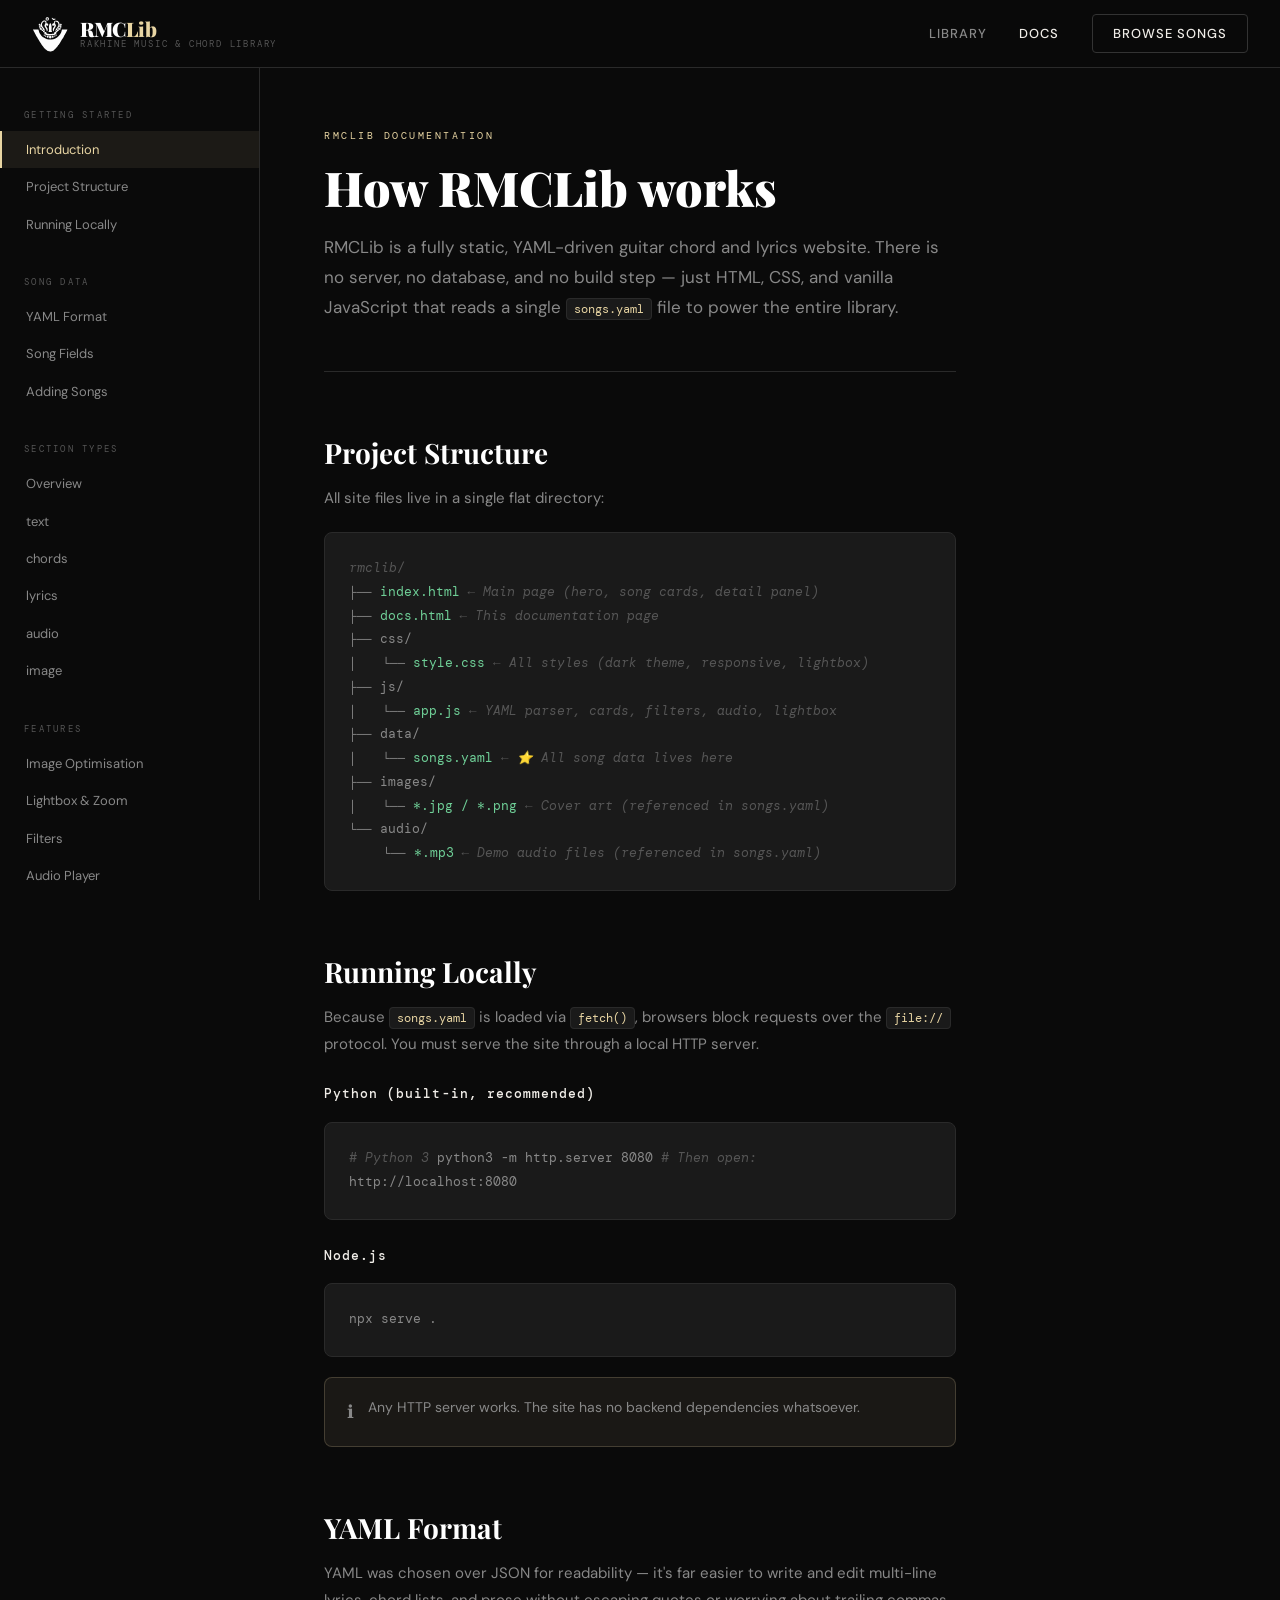
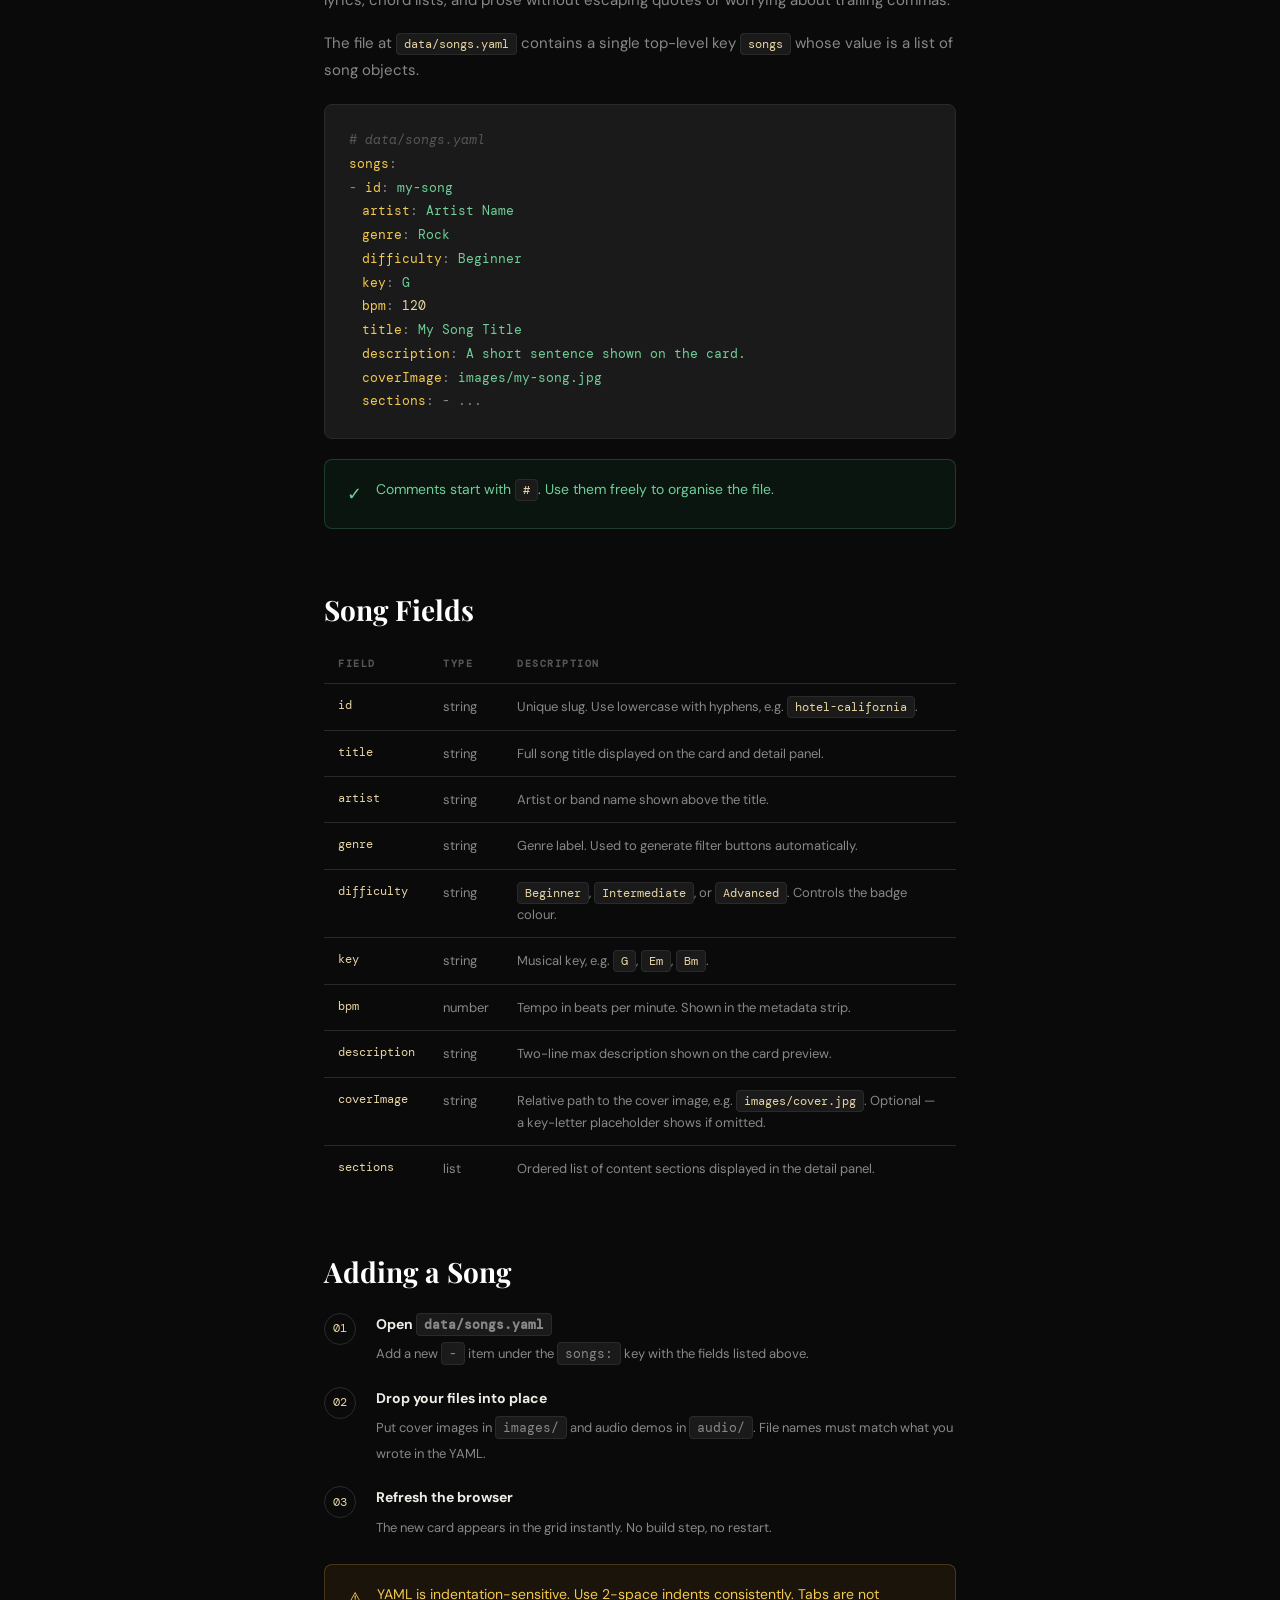
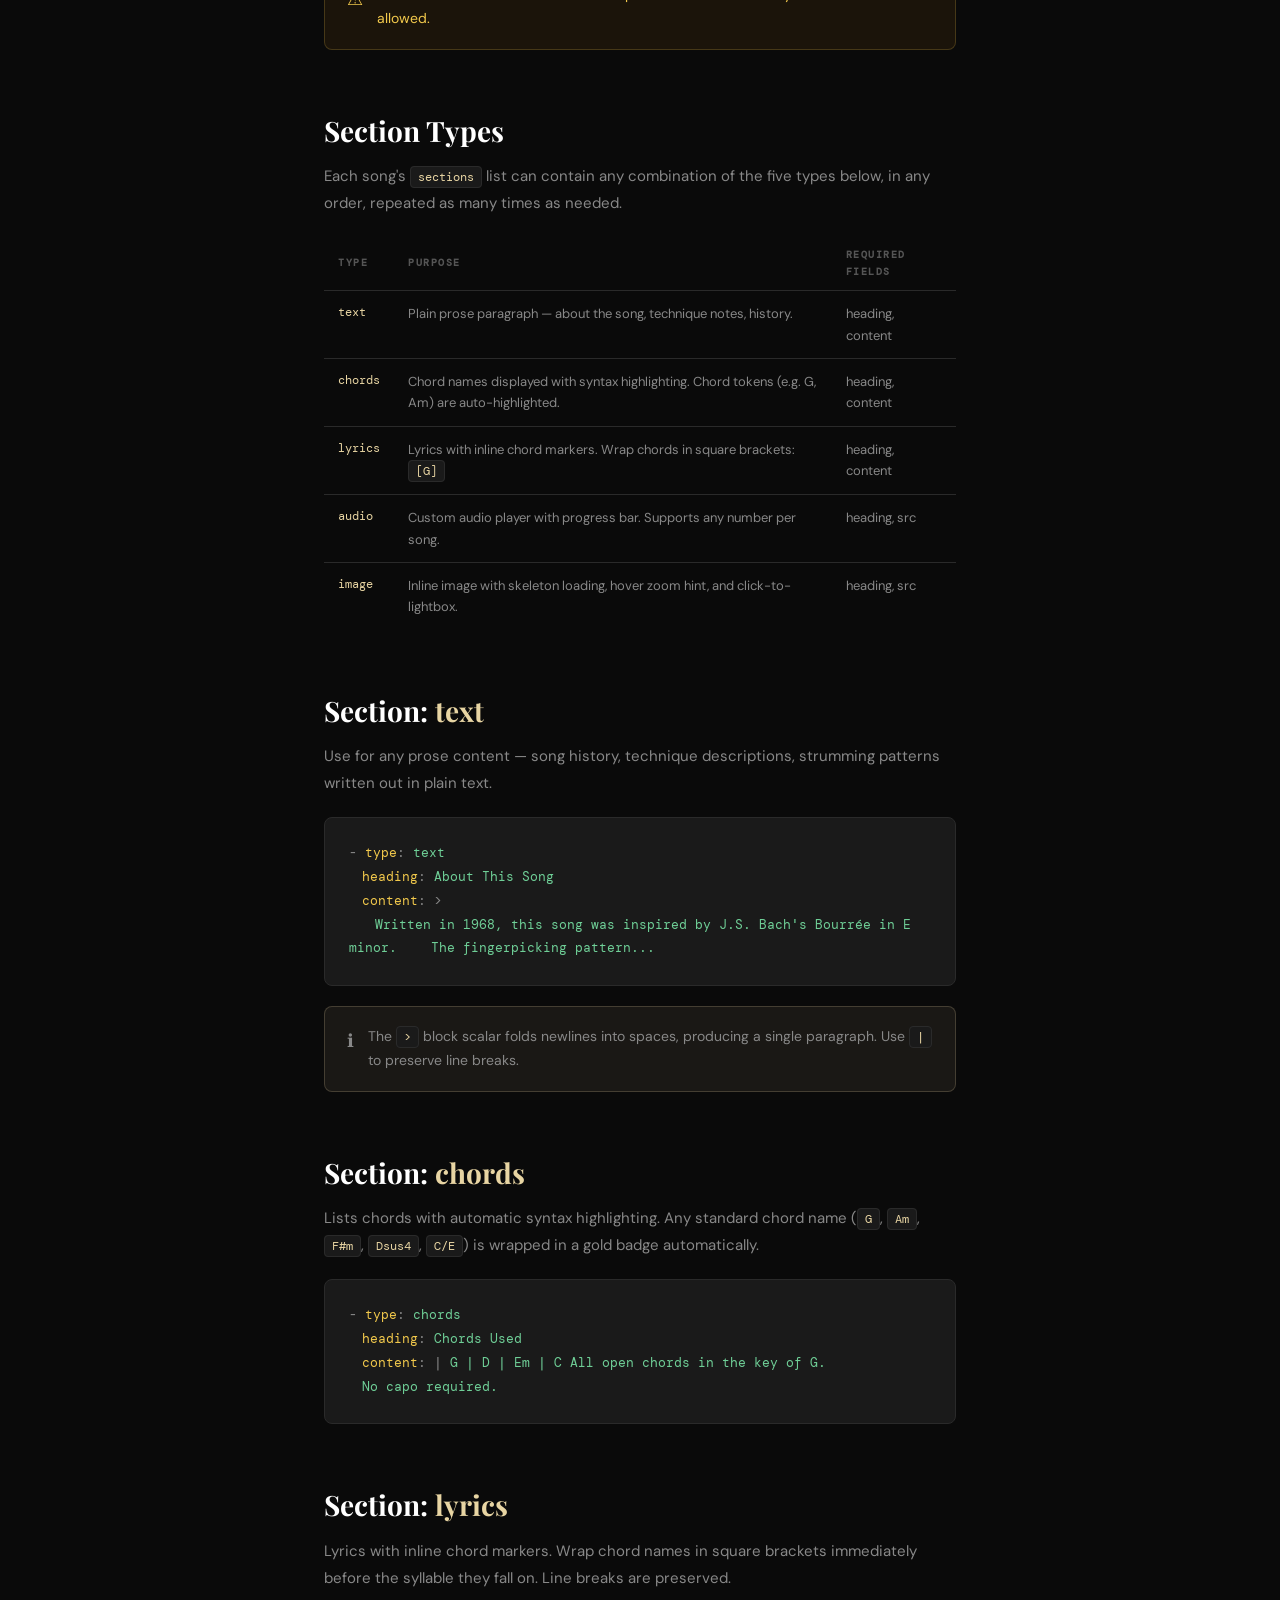
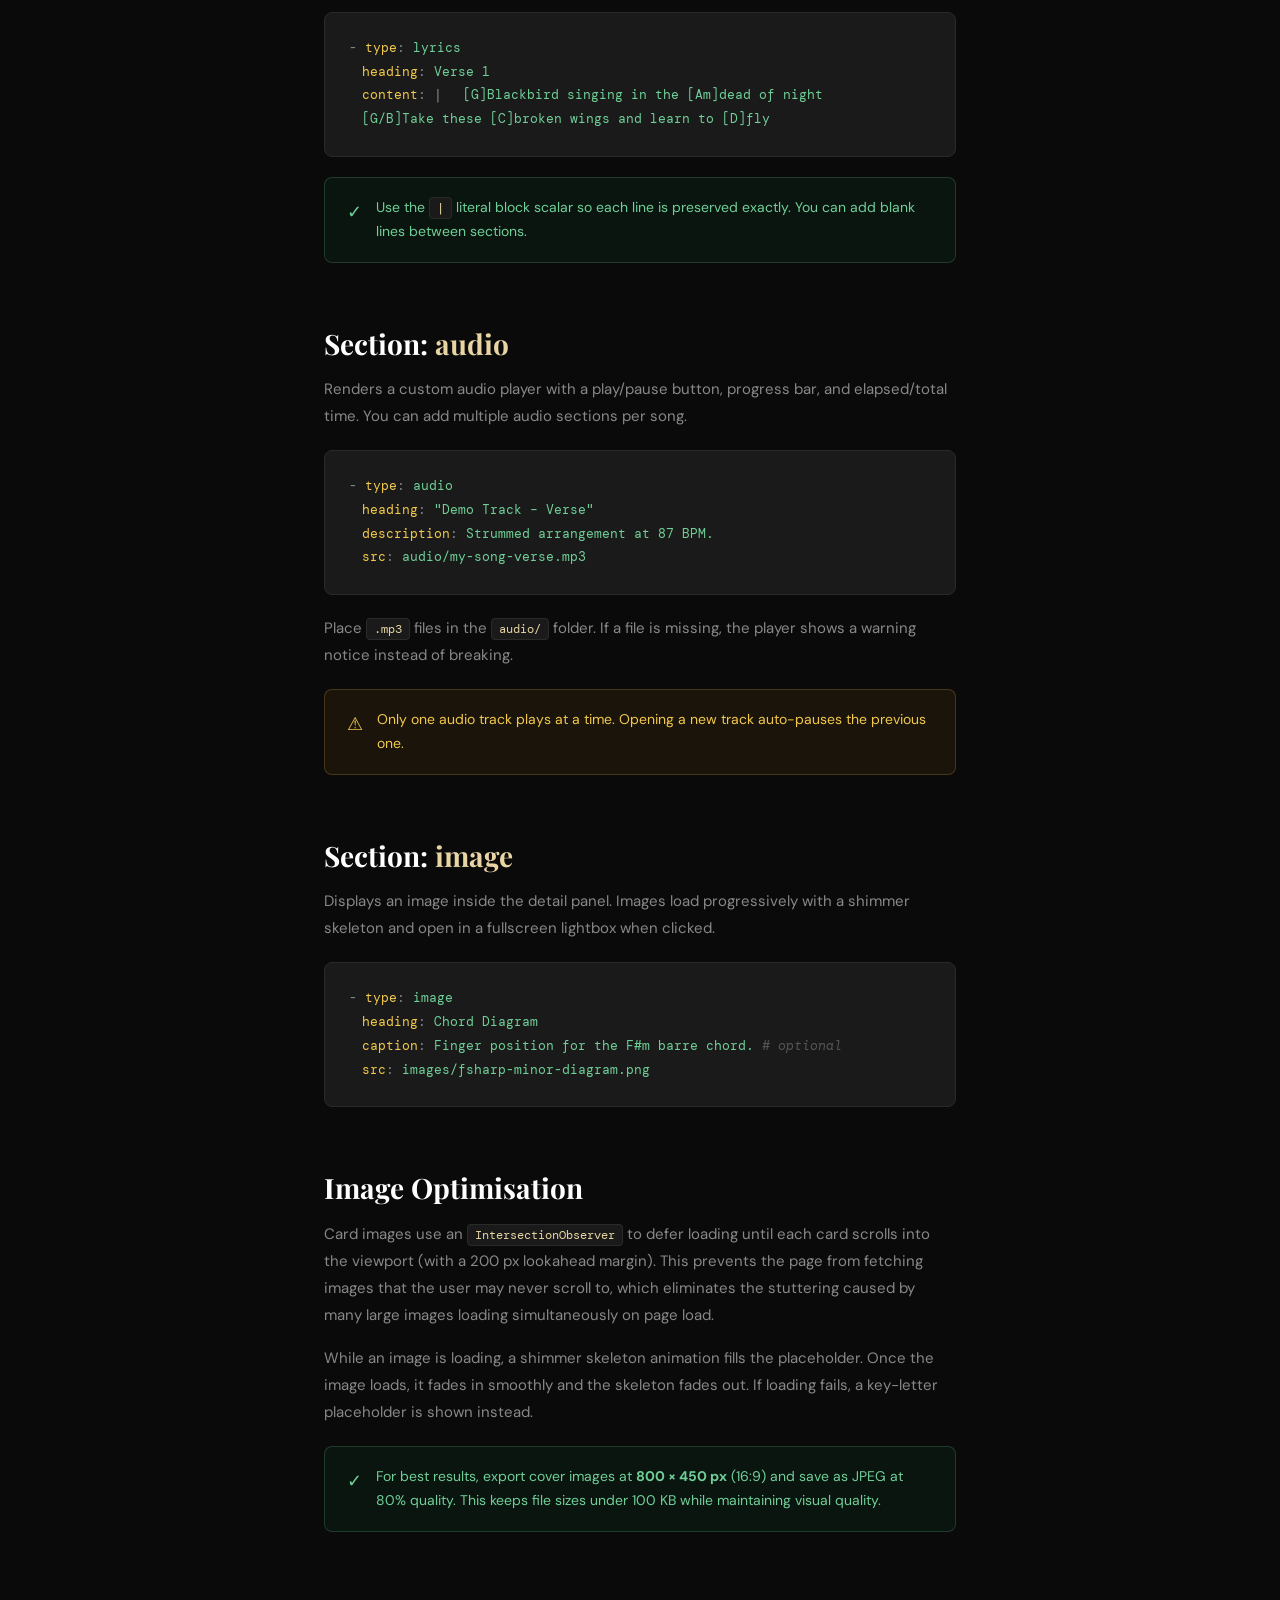
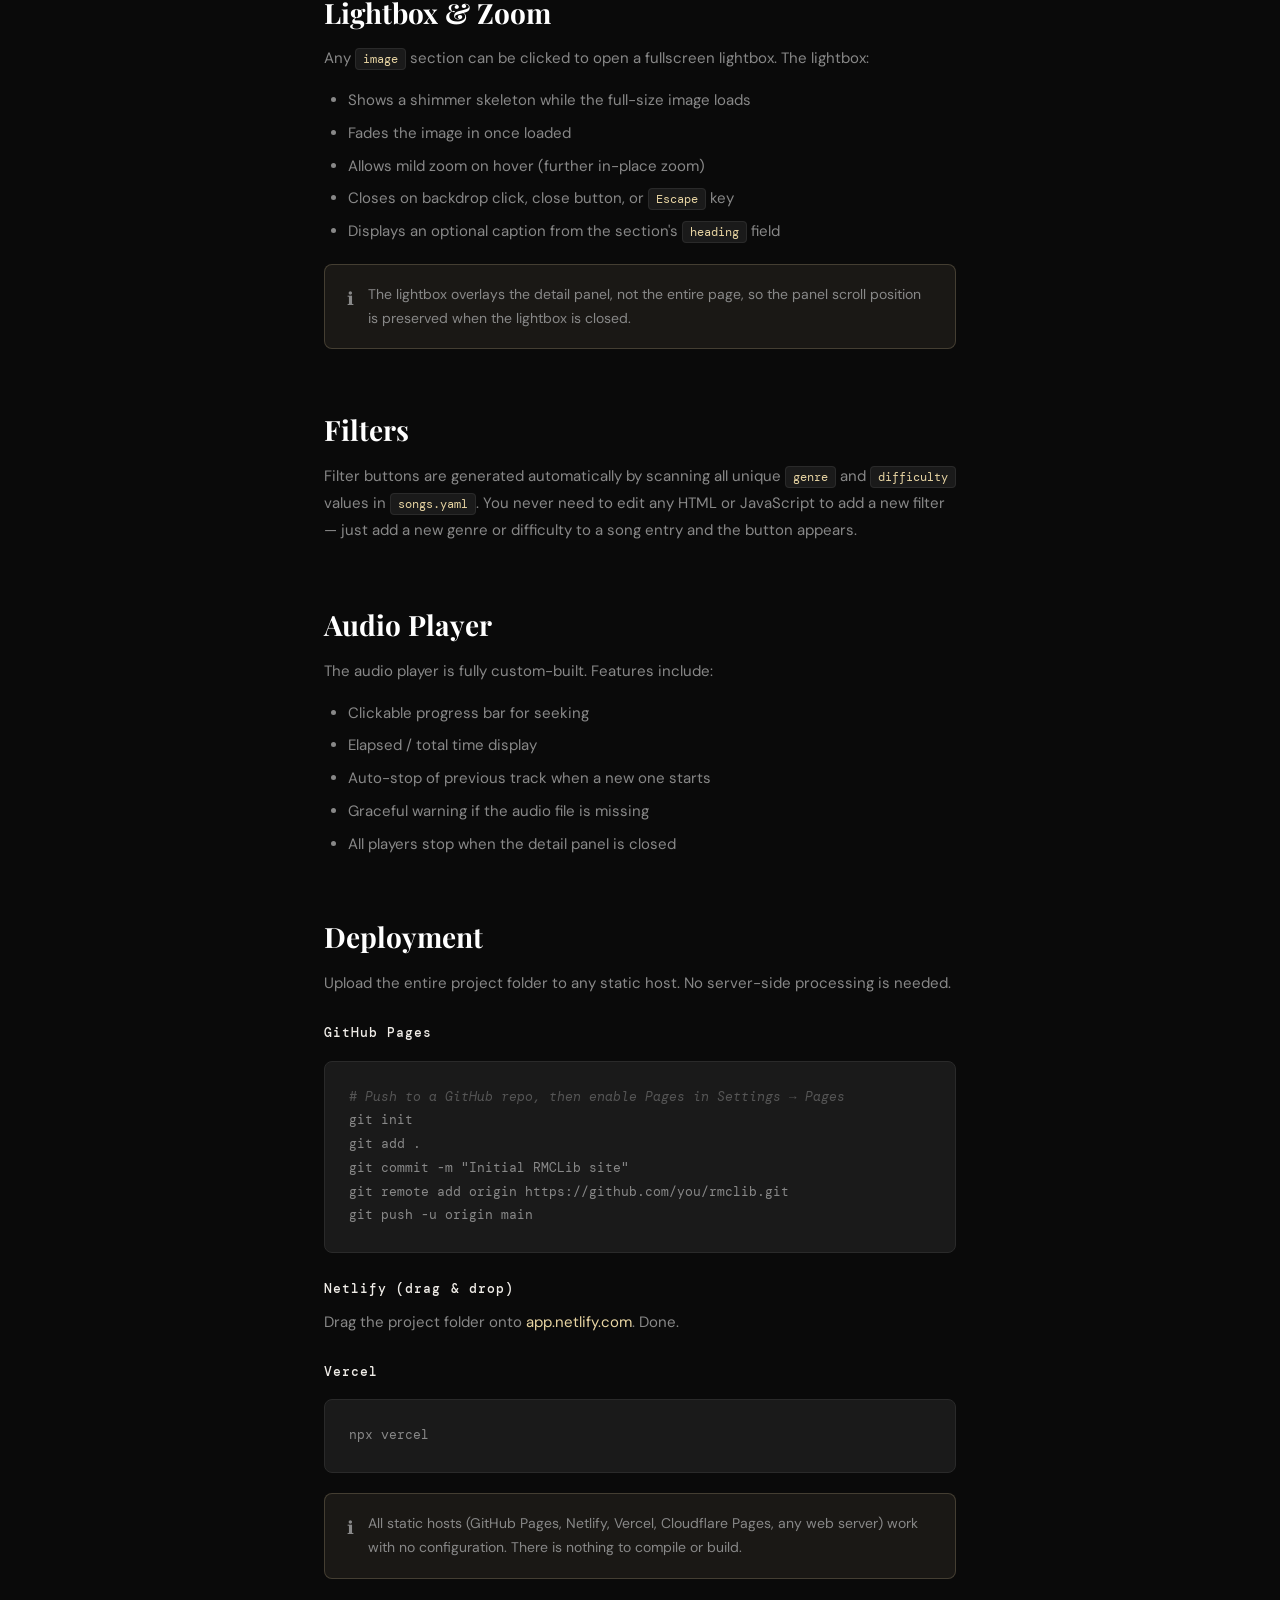
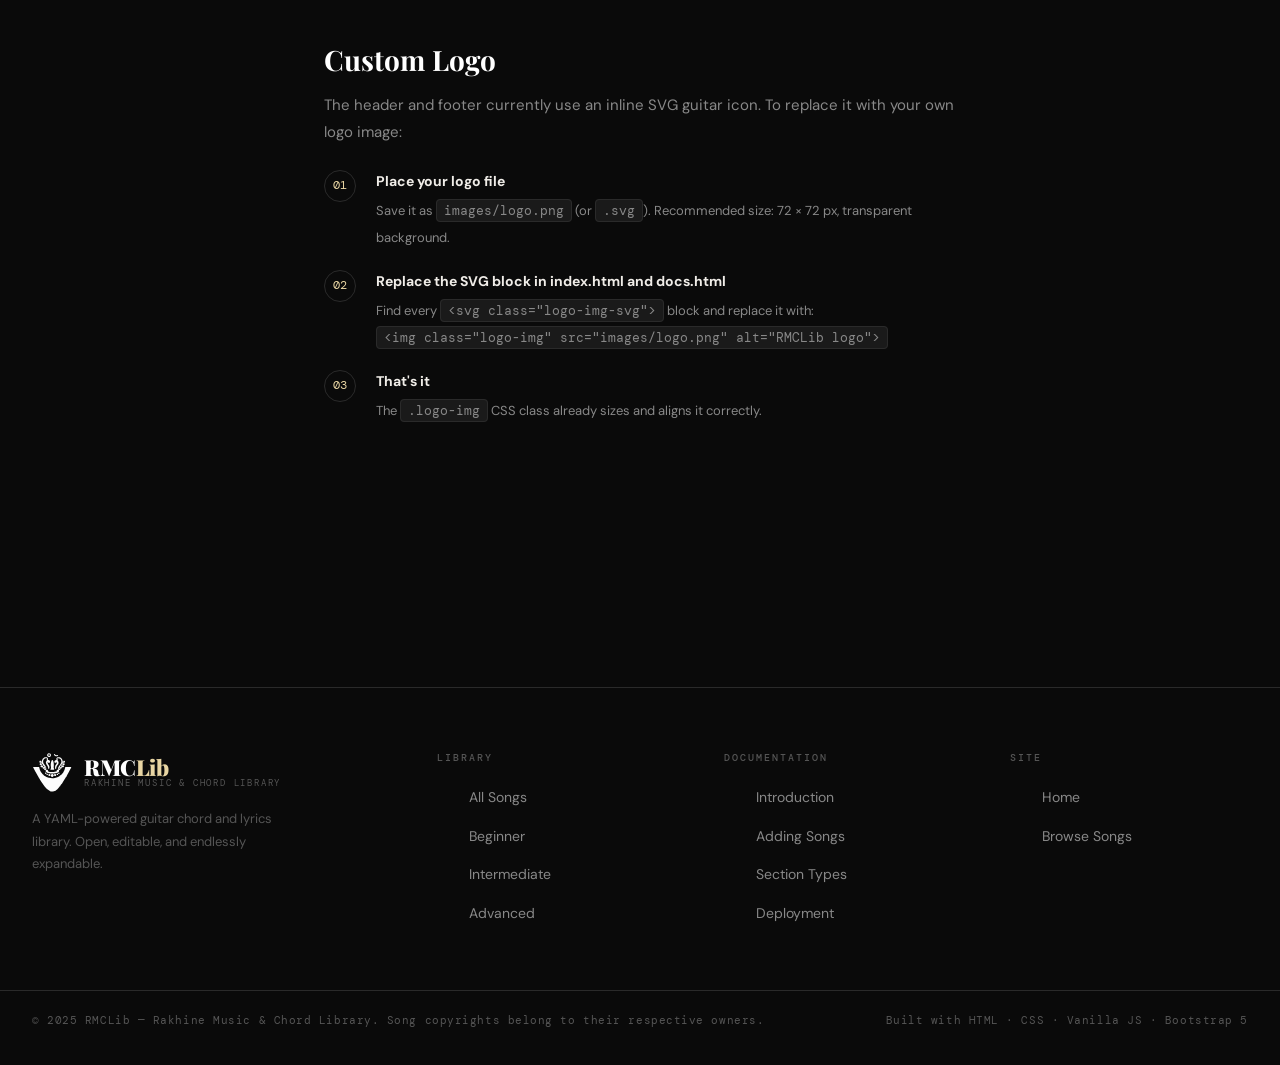
==== docs.html @ d85ca985 "First commit" ====
<!DOCTYPE html>
<html lang="en">
<head>
  <meta charset="UTF-8">
  <meta name="viewport" content="width=device-width, initial-scale=1.0">
  <title>RMCLib | Documentation</title>
  <meta name="description" content="RMCLib documentation — how to add songs, manage sections, deploy, and customise your library.">
  <link rel="icon" type="image/x-icon" href="favicon.ico">

  <link rel="stylesheet" href="https://cdn.jsdelivr.net/npm/bootstrap@5.3.3/dist/css/bootstrap.min.css">
  <link rel="stylesheet" href="css/style.css">
</head>
<body>

<!-- ════════════════════════════════
     HEADER (shared)
════════════════════════════════ -->
<header class="site-header" role="banner">
  <div class="header-inner">
    <a href="index.html" class="logo" aria-label="RMCLib Home">
      <img src="logo.svg" alt="RMC Logo" class="logo-img">
      <div class="logo-text-wrap">
        <span class="logo-mark">RMC<span>Lib</span></span>
        <span class="logo-sub">Rakhine&nbsp;Music&nbsp;&amp;&nbsp;Chord&nbsp;Library</span>
      </div>
    </a>

    <nav class="main-nav" role="navigation" aria-label="Main navigation">
      <a href="index.html#songs">Library</a>
      <a href="docs.html" style="color:var(--text);">Docs</a>
      <a href="index.html#songs" class="nav-cta">Browse Songs</a>
    </nav>

    <button class="nav-toggle" id="navToggle" aria-label="Toggle navigation" aria-expanded="false">
      <span></span><span></span><span></span>
    </button>
  </div>
</header>


<!-- ════════════════════════════════
     DOCS LAYOUT
════════════════════════════════ -->
<div class="docs-layout">

  <!-- ── Sidebar ── -->
  <aside class="docs-sidebar" role="navigation" aria-label="Documentation navigation">

    <div class="sidebar-section">
      <div class="sidebar-label">Getting Started</div>
      <a class="sidebar-link active" href="#introduction">Introduction</a>
      <a class="sidebar-link" href="#structure">Project Structure</a>
      <a class="sidebar-link" href="#running-locally">Running Locally</a>
    </div>

    <div class="sidebar-section">
      <div class="sidebar-label">Song Data</div>
      <a class="sidebar-link" href="#yaml-format">YAML Format</a>
      <a class="sidebar-link" href="#song-fields">Song Fields</a>
      <a class="sidebar-link" href="#adding-songs">Adding Songs</a>
    </div>

    <div class="sidebar-section">
      <div class="sidebar-label">Section Types</div>
      <a class="sidebar-link" href="#section-types">Overview</a>
      <a class="sidebar-link" href="#sec-text">text</a>
      <a class="sidebar-link" href="#sec-chords">chords</a>
      <a class="sidebar-link" href="#sec-lyrics">lyrics</a>
      <a class="sidebar-link" href="#sec-audio">audio</a>
      <a class="sidebar-link" href="#sec-image">image</a>
    </div>

    <div class="sidebar-section">
      <div class="sidebar-label">Features</div>
      <a class="sidebar-link" href="#image-optimization">Image Optimisation</a>
      <a class="sidebar-link" href="#lightbox">Lightbox &amp; Zoom</a>
      <a class="sidebar-link" href="#filters">Filters</a>
      <a class="sidebar-link" href="#audio-player">Audio Player</a>
    </div>

    <div class="sidebar-section">
      <div class="sidebar-label">Deployment</div>
      <a class="sidebar-link" href="#deployment">Deploying the Site</a>
      <a class="sidebar-link" href="#custom-logo">Custom Logo</a>
    </div>

  </aside>


  <!-- ── Content ── -->
  <main class="docs-content" role="main">

    <!-- ─── Introduction ─── -->
    <div id="introduction" class="docs-section">
      <div class="docs-hero-tag">RMCLib Documentation</div>
      <h1 class="docs-h1">How RMCLib works</h1>
      <p class="docs-lead">
        RMCLib is a fully static, YAML-driven guitar chord and lyrics website.
        There is no server, no database, and no build step — just HTML, CSS, and
        vanilla JavaScript that reads a single <span class="docs-code">songs.yaml</span>
        file to power the entire library.
      </p>
    </div>

    <!-- ─── Project Structure ─── -->
    <div id="structure" class="docs-section">
      <h2 class="docs-h2">Project Structure</h2>
      <p class="docs-p">All site files live in a single flat directory:</p>
      <div class="docs-pre">
        <span class="c">rmclib/</span><br>
        ├── <span class="s">index.html</span><span class="c">&nbsp;← Main page (hero, song cards, detail panel)</span><br>
        ├── <span class="s">docs.html</span><span class="c">&nbsp;← This documentation page</span><br>
        ├── css/ <br>
        │&emsp;&emsp;└── <span class="s">style.css</span><span class="c">&nbsp;← All styles (dark theme, responsive, lightbox)</span><br>
        ├── js/ <br>
        │&emsp;&emsp;└── <span class="s">app.js</span><span class="c">&nbsp;← YAML parser, cards, filters, audio, lightbox</span><br>
        ├── data/ <br>
        │&emsp;&emsp;└── <span class="s">songs.yaml</span><span class="c">&nbsp;← ⭐ All song data lives here</span><br>
        ├── images/ <br>
        │&emsp;&emsp;└── <span class="s">*.jpg / *.png</span><span class="c">&nbsp;← Cover art (referenced in songs.yaml)</span><br>
        └── audio/ <br>
        &nbsp;&emsp;&emsp;└── <span class="s">*.mp3</span><span class="c">&nbsp;← Demo audio files (referenced in songs.yaml)</span></div>
    </div>

    <!-- ─── Running Locally ─── -->
    <div id="running-locally" class="docs-section">
      <h2 class="docs-h2">Running Locally</h2>
      <p class="docs-p">
        Because <span class="docs-code">songs.yaml</span> is loaded via
        <span class="docs-code">fetch()</span>, browsers block requests over the
        <span class="docs-code">file://</span> protocol. You must serve the site
        through a local HTTP server.
      </p>

      <h3 class="docs-h3">Python (built-in, recommended)</h3>
      <div class="docs-pre"><span class="c"># Python 3</span>
python3 -m http.server 8080

<span class="c"># Then open:</span>
http://localhost:8080</div>

      <h3 class="docs-h3">Node.js</h3>
      <div class="docs-pre">npx serve .</div>

      <div class="docs-callout docs-callout-info">
        <span class="docs-callout-icon">ℹ</span>
        <span>Any HTTP server works. The site has no backend dependencies whatsoever.</span>
      </div>
    </div>

    <!-- ─── YAML Format ─── -->
    <div id="yaml-format" class="docs-section">
      <h2 class="docs-h2">YAML Format</h2>
      <p class="docs-p">
        YAML was chosen over JSON for readability — it's far easier to write and
        edit multi-line lyrics, chord lists, and prose without escaping quotes or
        worrying about trailing commas.
      </p>
      <p class="docs-p">
        The file at <span class="docs-code">data/songs.yaml</span> contains a
        single top-level key <span class="docs-code">songs</span> whose value is
        a list of song objects.
      </p>

      <div class="docs-pre">
        <span class="c"># data/songs.yaml</span><br>
        <span class="k">songs</span><span class="p">:</span><br>
        <span class="p">-</span> <span class="k">id</span><span class="p">:</span> <span class="s">my-song</span><br>
        &emsp;<span class="k">artist</span><span class="p">:</span> <span class="s">Artist Name</span><br>
        &emsp;<span class="k">genre</span><span class="p">:</span> <span class="s">Rock</span><br>
        &emsp;<span class="k">difficulty</span><span class="p">:</span> <span class="s">Beginner</span><br>
        &emsp;<span class="k">key</span><span class="p">:</span> <span class="s">G</span><br>
        &emsp;<span class="k">bpm</span><span class="p">:</span> <span class="n">120</span><br>
        &emsp;<span class="k">title</span><span class="p">:</span> <span class="s">My Song Title</span><br>
        &emsp;<span class="k">description</span><span class="p">:</span> <span class="s">A short sentence shown on the card.</span><br>
        &emsp;<span class="k">coverImage</span><span class="p">:</span> <span class="s">images/my-song.jpg</span><br>
        &emsp;<span class="k">sections</span><span class="p">:</span> <span class="p">- ...</span>
      </div>

      <div class="docs-callout docs-callout-tip">
        <span class="docs-callout-icon">✓</span>
        <span>Comments start with <span class="docs-code">#</span>. Use them freely to organise the file.</span>
      </div>
    </div>

    <!-- ─── Song Fields ─── -->
    <div id="song-fields" class="docs-section">
      <h2 class="docs-h2">Song Fields</h2>
      <table class="docs-table">
        <thead>
          <tr><th>Field</th><th>Type</th><th>Description</th></tr>
        </thead>
        <tbody>
          <tr><td>id</td><td>string</td><td>Unique slug. Use lowercase with hyphens, e.g. <span class="docs-code">hotel-california</span>.</td></tr>
          <tr><td>title</td><td>string</td><td>Full song title displayed on the card and detail panel.</td></tr>
          <tr><td>artist</td><td>string</td><td>Artist or band name shown above the title.</td></tr>
          <tr><td>genre</td><td>string</td><td>Genre label. Used to generate filter buttons automatically.</td></tr>
          <tr><td>difficulty</td><td>string</td><td><span class="docs-code">Beginner</span>, <span class="docs-code">Intermediate</span>, or <span class="docs-code">Advanced</span>. Controls the badge colour.</td></tr>
          <tr><td>key</td><td>string</td><td>Musical key, e.g. <span class="docs-code">G</span>, <span class="docs-code">Em</span>, <span class="docs-code">Bm</span>.</td></tr>
          <tr><td>bpm</td><td>number</td><td>Tempo in beats per minute. Shown in the metadata strip.</td></tr>
          <tr><td>description</td><td>string</td><td>Two-line max description shown on the card preview.</td></tr>
          <tr><td>coverImage</td><td>string</td><td>Relative path to the cover image, e.g. <span class="docs-code">images/cover.jpg</span>. Optional — a key-letter placeholder shows if omitted.</td></tr>
          <tr><td>sections</td><td>list</td><td>Ordered list of content sections displayed in the detail panel.</td></tr>
        </tbody>
      </table>
    </div>

    <!-- ─── Adding Songs ─── -->
    <div id="adding-songs" class="docs-section">
      <h2 class="docs-h2">Adding a Song</h2>
      <div class="docs-steps">
        <div class="docs-step">
          <div class="docs-step-num">01</div>
          <div class="docs-step-body">
            <strong>Open <span class="docs-code">data/songs.yaml</span></strong>
            <span>Add a new <span class="docs-code">-</span> item under the <span class="docs-code">songs:</span> key with the fields listed above.</span>
          </div>
        </div>
        <div class="docs-step">
          <div class="docs-step-num">02</div>
          <div class="docs-step-body">
            <strong>Drop your files into place</strong>
            <span>Put cover images in <span class="docs-code">images/</span> and audio demos in <span class="docs-code">audio/</span>. File names must match what you wrote in the YAML.</span>
          </div>
        </div>
        <div class="docs-step">
          <div class="docs-step-num">03</div>
          <div class="docs-step-body">
            <strong>Refresh the browser</strong>
            <span>The new card appears in the grid instantly. No build step, no restart.</span>
          </div>
        </div>
      </div>

      <div class="docs-callout docs-callout-warn">
        <span class="docs-callout-icon">⚠</span>
        <span>YAML is indentation-sensitive. Use 2-space indents consistently. Tabs are not allowed.</span>
      </div>
    </div>

    <!-- ─── Section Types ─── -->
    <div id="section-types" class="docs-section">
      <h2 class="docs-h2">Section Types</h2>
      <p class="docs-p">
        Each song's <span class="docs-code">sections</span> list can contain any
        combination of the five types below, in any order, repeated as many times
        as needed.
      </p>
      <table class="docs-table">
        <thead>
          <tr><th>Type</th><th>Purpose</th><th>Required fields</th></tr>
        </thead>
        <tbody>
          <tr><td>text</td><td>Plain prose paragraph — about the song, technique notes, history.</td><td>heading, content</td></tr>
          <tr><td>chords</td><td>Chord names displayed with syntax highlighting. Chord tokens (e.g. G, Am) are auto-highlighted.</td><td>heading, content</td></tr>
          <tr><td>lyrics</td><td>Lyrics with inline chord markers. Wrap chords in square brackets: <span class="docs-code">[G]</span></td><td>heading, content</td></tr>
          <tr><td>audio</td><td>Custom audio player with progress bar. Supports any number per song.</td><td>heading, src</td></tr>
          <tr><td>image</td><td>Inline image with skeleton loading, hover zoom hint, and click-to-lightbox.</td><td>heading, src</td></tr>
        </tbody>
      </table>
    </div>

    <!-- ─── text ─── -->
    <div id="sec-text" class="docs-section">
      <h2 class="docs-h2">Section: <span style="color:var(--accent)">text</span></h2>
      <p class="docs-p">Use for any prose content — song history, technique descriptions, strumming patterns written out in plain text.</p>
      <div class="docs-pre">
        <span class="p">-</span> <span class="k">type</span><span class="p">:</span> <span class="s">text</span><br>
        &emsp;<span class="k">heading</span><span class="p">:</span> <span class="s">About This Song</span><br>
        &emsp;<span class="k">content</span><span class="p">:</span> <span class="p">&gt;</span><br>
        &emsp;&emsp;<span class="s">Written in 1968, this song was inspired by J.S. Bach's</span> <span class="s">Bourrée in E minor. &emsp;&emsp;The fingerpicking pattern...</span>
      </div>
      <div class="docs-callout docs-callout-info">
        <span class="docs-callout-icon">ℹ</span>
        <span>The <span class="docs-code">&gt;</span> block scalar folds newlines into spaces, producing a single paragraph. Use <span class="docs-code">|</span> to preserve line breaks.</span>
      </div>
    </div>

    <!-- ─── chords ─── -->
    <div id="sec-chords" class="docs-section">
      <h2 class="docs-h2">Section: <span style="color:var(--accent)">chords</span></h2>
      <p class="docs-p">
        Lists chords with automatic syntax highlighting. Any standard chord name
        (<span class="docs-code">G</span>, <span class="docs-code">Am</span>,
        <span class="docs-code">F#m</span>, <span class="docs-code">Dsus4</span>,
        <span class="docs-code">C/E</span>) is wrapped in a gold badge automatically.
      </p>
      <div class="docs-pre">
        <span class="p">-</span> <span class="k">type</span><span class="p">:</span> <span class="s">chords</span><br>
        &emsp;<span class="k">heading</span><span class="p">:</span> <span class="s">Chords Used</span><br>
        &emsp;<span class="k">content</span><span class="p">:</span> <span class="p">|</span> <span class="s">G | D | Em | C</span> 
        <span class="s">All open chords in the key of G. <br>&emsp;No capo required.</span>
      </div>
    </div>

    <!-- ─── lyrics ─── -->
    <div id="sec-lyrics" class="docs-section">
      <h2 class="docs-h2">Section: <span style="color:var(--accent)">lyrics</span></h2>
      <p class="docs-p">
        Lyrics with inline chord markers. Wrap chord names in square brackets
        immediately before the syllable they fall on. Line breaks are preserved.
      </p>
      <div class="docs-pre">
        <span class="p">-</span> <span class="k">type</span><span class="p">:</span> <span class="s">lyrics</span><br>
        &emsp;<span class="k">heading</span><span class="p">:</span> <span class="s">Verse 1</span><br>
        &emsp;<span class="k">content</span><span class="p">:</span> <span class="p">|</span>
        &emsp;<span class="s">[G]Blackbird singing in the [Am]dead of night</span><br>
        &emsp;<span class="s">[G/B]Take these [C]broken wings and learn to [D]fly</span>
      </div>
      <div class="docs-callout docs-callout-tip">
        <span class="docs-callout-icon">✓</span>
        <span>Use the <span class="docs-code">|</span> literal block scalar so each line is preserved exactly. You can add blank lines between sections.</span>
      </div>
    </div>

    <!-- ─── audio ─── -->
    <div id="sec-audio" class="docs-section">
      <h2 class="docs-h2">Section: <span style="color:var(--accent)">audio</span></h2>
      <p class="docs-p">
        Renders a custom audio player with a play/pause button, progress bar, and
        elapsed/total time. You can add multiple audio sections per song.
      </p>
      <div class="docs-pre">
        <span class="p">-</span> <span class="k">type</span><span class="p">:</span> <span class="s">audio</span><br>
        &emsp;<span class="k">heading</span><span class="p">:</span> <span class="s">"Demo Track – Verse"</span><br>
        &emsp;<span class="k">description</span><span class="p">:</span> <span class="s">Strummed arrangement at 87 BPM.</span><br>
        &emsp;<span class="k">src</span><span class="p">:</span> <span class="s">audio/my-song-verse.mp3</span>
      </div>
      <p class="docs-p" style="margin-top:16px;">
        Place <span class="docs-code">.mp3</span> files in the <span class="docs-code">audio/</span> folder. If a file is missing, the player shows a warning notice instead of breaking.
      </p>
      <div class="docs-callout docs-callout-warn">
        <span class="docs-callout-icon">⚠</span>
        <span>Only one audio track plays at a time. Opening a new track auto-pauses the previous one.</span>
      </div>
    </div>

    <!-- ─── image ─── -->
    <div id="sec-image" class="docs-section">
      <h2 class="docs-h2">Section: <span style="color:var(--accent)">image</span></h2>
      <p class="docs-p">
        Displays an image inside the detail panel. Images load progressively with a
        shimmer skeleton and open in a fullscreen lightbox when clicked.
      </p>
      <div class="docs-pre">
        <span class="p">-</span> <span class="k">type</span><span class="p">:</span> <span class="s">image</span><br>
        &emsp;<span class="k">heading</span><span class="p">:</span> <span class="s">Chord Diagram</span><br>
        &emsp;<span class="k">caption</span><span class="p">:</span> <span class="s">Finger position for the F#m barre chord.</span>  <span class="c"># optional</span><br>
        &emsp;<span class="k">src</span><span class="p">:</span> <span class="s">images/fsharp-minor-diagram.png</span>
      </div>
    </div>

    <!-- ─── Image optimisation ─── -->
    <div id="image-optimization" class="docs-section">
      <h2 class="docs-h2">Image Optimisation</h2>
      <p class="docs-p">
        Card images use an <span class="docs-code">IntersectionObserver</span> to
        defer loading until each card scrolls into the viewport (with a 200 px
        lookahead margin). This prevents the page from fetching images that the
        user may never scroll to, which eliminates the stuttering caused by many
        large images loading simultaneously on page load.
      </p>
      <p class="docs-p">
        While an image is loading, a shimmer skeleton animation fills the
        placeholder. Once the image loads, it fades in smoothly and the skeleton
        fades out. If loading fails, a key-letter placeholder is shown instead.
      </p>
      <div class="docs-callout docs-callout-tip">
        <span class="docs-callout-icon">✓</span>
        <span>For best results, export cover images at <strong>800 × 450 px</strong> (16:9) and save as JPEG at 80% quality. This keeps file sizes under 100 KB while maintaining visual quality.</span>
      </div>
    </div>

    <!-- ─── Lightbox ─── -->
    <div id="lightbox" class="docs-section">
      <h2 class="docs-h2">Lightbox &amp; Zoom</h2>
      <p class="docs-p">
        Any <span class="docs-code">image</span> section can be clicked to open a
        fullscreen lightbox. The lightbox:
      </p>
      <ul style="margin:0 0 20px 0;padding-left:24px;display:flex;flex-direction:column;gap:8px;font-size:15px;color:var(--text-muted);">
        <li>Shows a shimmer skeleton while the full-size image loads</li>
        <li>Fades the image in once loaded</li>
        <li>Allows mild zoom on hover (further in-place zoom)</li>
        <li>Closes on backdrop click, close button, or <span class="docs-code">Escape</span> key</li>
        <li>Displays an optional caption from the section's <span class="docs-code">heading</span> field</li>
      </ul>
      <div class="docs-callout docs-callout-info">
        <span class="docs-callout-icon">ℹ</span>
        <span>The lightbox overlays the detail panel, not the entire page, so the panel scroll position is preserved when the lightbox is closed.</span>
      </div>
    </div>

    <!-- ─── Filters ─── -->
    <div id="filters" class="docs-section">
      <h2 class="docs-h2">Filters</h2>
      <p class="docs-p">
        Filter buttons are generated automatically by scanning all unique
        <span class="docs-code">genre</span> and <span class="docs-code">difficulty</span>
        values in <span class="docs-code">songs.yaml</span>. You never need to
        edit any HTML or JavaScript to add a new filter — just add a new genre or
        difficulty to a song entry and the button appears.
      </p>
    </div>

    <!-- ─── Audio Player ─── -->
    <div id="audio-player" class="docs-section">
      <h2 class="docs-h2">Audio Player</h2>
      <p class="docs-p">
        The audio player is fully custom-built. Features include:
      </p>
      <ul style="margin:0 0 20px 0;padding-left:24px;display:flex;flex-direction:column;gap:8px;font-size:15px;color:var(--text-muted);">
        <li>Clickable progress bar for seeking</li>
        <li>Elapsed / total time display</li>
        <li>Auto-stop of previous track when a new one starts</li>
        <li>Graceful warning if the audio file is missing</li>
        <li>All players stop when the detail panel is closed</li>
      </ul>
    </div>

    <!-- ─── Deployment ─── -->
    <div id="deployment" class="docs-section">
      <h2 class="docs-h2">Deployment</h2>
      <p class="docs-p">
        Upload the entire project folder to any static host. No server-side
        processing is needed.
      </p>

      <h3 class="docs-h3">GitHub Pages</h3>
      <div class="docs-pre"><span class="c"># Push to a GitHub repo, then enable Pages in Settings → Pages</span> <br>
        git init <br>
        git add . <br>
        git commit -m "Initial RMCLib site" <br>
        git remote add origin https://github.com/you/rmclib.git <br>
        git push -u origin main
      </div>

      <h3 class="docs-h3">Netlify (drag &amp; drop)</h3>
      <p class="docs-p">Drag the project folder onto <a href="https://app.netlify.com" style="color:var(--accent);">app.netlify.com</a>. Done.</p>

      <h3 class="docs-h3">Vercel</h3>
      <div class="docs-pre">npx vercel</div>

      <div class="docs-callout docs-callout-info">
        <span class="docs-callout-icon">ℹ</span>
        <span>All static hosts (GitHub Pages, Netlify, Vercel, Cloudflare Pages, any web server) work with no configuration. There is nothing to compile or build.</span>
      </div>
    </div>

    <!-- ─── Custom Logo ─── -->
    <div id="custom-logo" class="docs-section">
      <h2 class="docs-h2">Custom Logo</h2>
      <p class="docs-p">
        The header and footer currently use an inline SVG guitar icon. To replace
        it with your own logo image:
      </p>
      <div class="docs-steps">
        <div class="docs-step">
          <div class="docs-step-num">01</div>
          <div class="docs-step-body">
            <strong>Place your logo file</strong>
            <span>Save it as <span class="docs-code">images/logo.png</span> (or <span class="docs-code">.svg</span>). Recommended size: 72 × 72 px, transparent background.</span>
          </div>
        </div>
        <div class="docs-step">
          <div class="docs-step-num">02</div>
          <div class="docs-step-body">
            <strong>Replace the SVG block in index.html and docs.html</strong>
            <span>Find every <span class="docs-code">&lt;svg class="logo-img-svg"&gt;</span> block and replace it with:<br>
            <span class="docs-code">&lt;img class="logo-img" src="images/logo.png" alt="RMCLib logo"&gt;</span></span>
          </div>
        </div>
        <div class="docs-step">
          <div class="docs-step-num">03</div>
          <div class="docs-step-body">
            <strong>That's it</strong>
            <span>The <span class="docs-code">.logo-img</span> CSS class already sizes and aligns it correctly.</span>
          </div>
        </div>
      </div>
    </div>

  </main>
</div>


<!-- ════════════════════════════════
     FOOTER
════════════════════════════════ -->
<footer class="site-footer" role="contentinfo">
  <div class="footer-main">
    <div class="footer-brand">
      <a href="index.html" class="logo logo-lg">
      <img src="logo.svg" alt="RMC Logo" class="logo-img">
        <div class="logo-text-wrap">
          <span class="logo-mark">RMC<span>Lib</span></span>
          <span class="logo-sub">Rakhine&nbsp;Music&nbsp;&amp;&nbsp;Chord&nbsp;Library</span>
        </div>
      </a>
      <p>A YAML-powered guitar chord and lyrics library. Open, editable, and endlessly expandable.</p>
    </div>
    <div class="footer-col">
      <h4>Library</h4>
      <ul>
        <li><a href="index.html#songs">All Songs</a></li>
        <li><a href="index.html#songs">Beginner</a></li>
        <li><a href="index.html#songs">Intermediate</a></li>
        <li><a href="index.html#songs">Advanced</a></li>
      </ul>
    </div>
    <div class="footer-col">
      <h4>Documentation</h4>
      <ul>
        <li><a href="#introduction">Introduction</a></li>
        <li><a href="#adding-songs">Adding Songs</a></li>
        <li><a href="#section-types">Section Types</a></li>
        <li><a href="#deployment">Deployment</a></li>
      </ul>
    </div>
    <div class="footer-col">
      <h4>Site</h4>
      <ul>
        <li><a href="index.html">Home</a></li>
        <li><a href="index.html#songs">Browse Songs</a></li>
      </ul>
    </div>
  </div>
  <div class="footer-bottom">
    <p>© 2025 RMCLib — Rakhine Music &amp; Chord Library. Song copyrights belong to their respective owners.</p>
    <p>Built with HTML · CSS · Vanilla JS · Bootstrap 5</p>
  </div>
</footer>

<script src="https://cdn.jsdelivr.net/npm/bootstrap@5.3.3/dist/js/bootstrap.bundle.min.js"></script>
<script>
/* ── Mobile nav ── */
const toggle = document.getElementById('navToggle');
const nav = document.querySelector('.main-nav');
toggle?.addEventListener('click', () => {
  const open = toggle.classList.toggle('open');
  nav.classList.toggle('open', open);
  toggle.setAttribute('aria-expanded', open);
});

/* ── Header scroll ── */
window.addEventListener('scroll', () => {
  document.querySelector('.site-header').classList.toggle('scrolled', window.scrollY > 20);
}, { passive: true });

/* ── Sidebar active link tracking ── */
const sections = document.querySelectorAll('.docs-section[id]');
const links    = document.querySelectorAll('.sidebar-link');

const io = new IntersectionObserver((entries) => {
  entries.forEach(entry => {
    if (entry.isIntersecting) {
      links.forEach(l => l.classList.remove('active'));
      const active = document.querySelector(`.sidebar-link[href="#${entry.target.id}"]`);
      if (active) active.classList.add('active');
    }
  });
}, { rootMargin: '-20% 0px -70% 0px' });

sections.forEach(s => io.observe(s));
</script>
</body>
</html>
---- css/style.css ----
/* ====================================
   RMCLib — Main Stylesheet
   Dark editorial theme · v2
==================================== */

@import url('https://fonts.googleapis.com/css2?family=Playfair+Display:wght@400;700;900&family=DM+Mono:wght@300;400;500&family=DM+Sans:ital,wght@0,300;0,400;0,500;1,300&display=swap');

/* ── CSS Variables ── */
:root {
  --bg:          #0a0a0a;
  --bg-2:        #111111;
  --bg-3:        #1a1a1a;
  --surface:     #161616;
  --border:      #2a2a2a;
  --border-light:#333333;
  --text:        #f0ede8;
  --text-muted:  #888888;
  --text-dim:    #555555;
  --accent:      #e8d5a3;
  --accent-warm: #c9a96e;
  --accent-glow: rgba(232,213,163,0.08);
  --white:       #ffffff;

  --font-display: 'Playfair Display', Georgia, serif;
  --font-body:    'DM Sans', sans-serif;
  --font-mono:    'DM Mono', monospace;

  --radius:    4px;
  --radius-lg: 8px;
  --shadow:    0 4px 24px rgba(0,0,0,0.6);
  --shadow-lg: 0 16px 48px rgba(0,0,0,0.8);
  --transition: 0.25s cubic-bezier(0.4,0,0.2,1);
}

/* ── Reset ── */
*, *::before, *::after { box-sizing: border-box; margin: 0; padding: 0; }
html { scroll-behavior: smooth; }
body {
  background: var(--bg);
  color: var(--text);
  font-family: var(--font-body);
  font-size: 16px;
  line-height: 1.65;
  min-height: 100vh;
  overflow-x: hidden;
}
img { display: block; max-width: 100%; }
a { color: inherit; text-decoration: none; }
button { cursor: pointer; border: none; background: none; font-family: inherit; }

/* ── Scrollbar ── */
::-webkit-scrollbar { width: 6px; }
::-webkit-scrollbar-track { background: var(--bg); }
::-webkit-scrollbar-thumb { background: var(--border-light); border-radius: 3px; }

/* ── Skeleton shimmer ── */
@keyframes shimmer {
  0%   { background-position: -600px 0; }
  100% { background-position: 600px 0; }
}
.skeleton-base {
  background: linear-gradient(90deg, var(--bg-3) 25%, var(--surface) 50%, var(--bg-3) 75%);
  background-size: 600px 100%;
  animation: shimmer 1.6s infinite linear;
}

/* ====================================
   HEADER & NAV
==================================== */
.site-header {
  position: fixed;
  top: 0; left: 0; right: 0;
  z-index: 100;
  height: 68px;
  display: flex;
  align-items: center;
  background: rgba(10,10,10,0.92);
  backdrop-filter: blur(16px);
  border-bottom: 1px solid var(--border);
  transition: box-shadow var(--transition);
}
.site-header.scrolled { box-shadow: 0 2px 32px rgba(0,0,0,0.5); }

.header-inner {
  max-width: 1280px;
  margin: 0 auto;
  padding: 0 32px;
  width: 100%;
  display: flex;
  align-items: center;
  justify-content: space-between;
}

/* ── Logo ── */
.logo {
  display: flex;
  align-items: center;
  gap: 12px;
  text-decoration: none;
}
.logo-img {
  width: 36px;
  height: 36px;
  flex-shrink: 0;
  object-fit: contain;
}
.logo-img-svg {
  width: 36px;
  height: 36px;
  flex-shrink: 0;
}
.logo-text-wrap {
  display: flex;
  flex-direction: column;
  gap: 1px;
  line-height: 1;
}
.logo-mark {
  font-family: var(--font-display);
  font-size: 20px;
  font-weight: 900;
  color: var(--white);
  letter-spacing: -0.5px;
}
.logo-mark span { color: var(--accent); }
.logo-sub {
  font-family: var(--font-mono);
  font-size: 9px;
  color: var(--text-dim);
  letter-spacing: 0.2em;
  text-transform: uppercase;
}

/* Footer larger logo variant */
.logo-lg .logo-mark { font-size: 22px; }
.logo-lg .logo-img-svg, .logo-lg .logo-img { width: 40px; height: 40px; }

/* ── Nav links ── */
.main-nav {
  display: flex;
  align-items: center;
  gap: 32px;
}
.main-nav a {
  font-size: 13px;
  font-weight: 500;
  color: var(--text-muted);
  letter-spacing: 0.08em;
  text-transform: uppercase;
  transition: color var(--transition);
  position: relative;
}
.main-nav a::after {
  content: '';
  position: absolute;
  bottom: -4px; left: 0; right: 0;
  height: 1px;
  background: var(--accent);
  transform: scaleX(0);
  transition: transform var(--transition);
}
.main-nav a:hover { color: var(--text); }
.main-nav a:hover::after { transform: scaleX(1); }

.nav-cta {
  padding: 8px 20px;
  border: 1px solid var(--border-light);
  border-radius: var(--radius);
  color: var(--text) !important;
  transition: border-color var(--transition), background var(--transition) !important;
}
.nav-cta:hover { border-color: var(--accent) !important; background: var(--accent-glow) !important; }
.nav-cta::after { display: none !important; }

/* Hamburger */
.nav-toggle {
  display: none;
  flex-direction: column;
  gap: 5px;
  padding: 4px;
}
.nav-toggle span {
  display: block;
  width: 24px;
  height: 2px;
  background: var(--text);
  border-radius: 1px;
  transition: transform var(--transition), opacity var(--transition);
}
.nav-toggle.open span:nth-child(1) { transform: translateY(7px) rotate(45deg); }
.nav-toggle.open span:nth-child(2) { opacity: 0; }
.nav-toggle.open span:nth-child(3) { transform: translateY(-7px) rotate(-45deg); }

/* ====================================
   HERO
==================================== */
.hero {
  padding-top: 68px;
  min-height: 100vh;
  display: flex;
  align-items: center;
  position: relative;
  overflow: hidden;
}
.hero-bg {
  position: absolute; inset: 0;
  background:
    radial-gradient(ellipse 60% 50% at 70% 50%, rgba(232,213,163,0.06) 0%, transparent 70%),
    radial-gradient(ellipse 40% 60% at 10% 80%, rgba(201,169,110,0.04) 0%, transparent 60%),
    linear-gradient(180deg, var(--bg) 0%, #0d0d0d 100%);
}
.hero-grid {
  position: absolute; inset: 0;
  background-image:
    linear-gradient(var(--border) 1px, transparent 1px),
    linear-gradient(90deg, var(--border) 1px, transparent 1px);
  background-size: 64px 64px;
  opacity: 0.3;
  mask-image: radial-gradient(ellipse at center, black 30%, transparent 80%);
}
.hero-inner {
  position: relative;
  max-width: 1280px;
  margin: 0 auto;
  padding: 80px 32px;
  display: grid;
  grid-template-columns: 1fr 1fr;
  gap: 64px;
  align-items: center;
}
.hero-eyebrow {
  display: inline-flex;
  align-items: center;
  gap: 10px;
  margin-bottom: 24px;
  font-family: var(--font-mono);
  font-size: 11px;
  letter-spacing: 0.2em;
  text-transform: uppercase;
  color: var(--accent);
}
.hero-eyebrow::before {
  content: '';
  display: block;
  width: 32px;
  height: 1px;
  background: var(--accent);
}
.hero-title {
  font-family: var(--font-display);
  font-size: clamp(40px, 5vw, 72px);
  font-weight: 900;
  line-height: 1.05;
  letter-spacing: -1px;
  color: var(--white);
  margin-bottom: 24px;
}
.hero-title em { font-style: italic; color: var(--accent); }
.hero-desc {
  font-size: 17px;
  font-weight: 300;
  color: var(--text-muted);
  line-height: 1.75;
  max-width: 480px;
  margin-bottom: 40px;
}
.hero-actions {
  display: flex;
  align-items: center;
  gap: 16px;
  flex-wrap: wrap;
}
.btn-primary {
  display: inline-flex;
  align-items: center;
  gap: 8px;
  padding: 14px 28px;
  background: var(--white);
  color: var(--bg);
  font-size: 14px;
  font-weight: 600;
  letter-spacing: 0.05em;
  border-radius: var(--radius);
  transition: background var(--transition), transform var(--transition);
}
.btn-primary:hover { background: var(--accent); transform: translateY(-1px); }
.btn-ghost {
  display: inline-flex;
  align-items: center;
  gap: 8px;
  padding: 14px 28px;
  border: 1px solid var(--border-light);
  color: var(--text-muted);
  font-size: 14px;
  font-weight: 500;
  border-radius: var(--radius);
  transition: border-color var(--transition), color var(--transition);
}
.btn-ghost:hover { border-color: var(--text-muted); color: var(--text); }
.hero-stats {
  display: flex;
  gap: 32px;
  margin-top: 56px;
  padding-top: 40px;
  border-top: 1px solid var(--border);
}
.stat-item { display: flex; flex-direction: column; gap: 4px; }
.stat-value {
  font-family: var(--font-display);
  font-size: 32px;
  font-weight: 700;
  color: var(--white);
}
.stat-label {
  font-family: var(--font-mono);
  font-size: 11px;
  letter-spacing: 0.15em;
  text-transform: uppercase;
  color: var(--text-dim);
}

/* Hero decorative chord card */
.hero-visual {
  position: relative;
  display: flex;
  justify-content: center;
  align-items: center;
}
.chord-diagram-stack {
  position: relative;
  width: 340px;
  height: 380px;
}
.chord-card-back {
  position: absolute;
  width: 260px; height: 320px;
  border-radius: 12px;
  border: 1px solid var(--border);
  background: var(--surface);
}
.chord-card-back:nth-child(1) { top: 40px; left: 60px; transform: rotate(8deg); opacity: 0.4; }
.chord-card-back:nth-child(2) { top: 20px; left: 40px; transform: rotate(4deg); opacity: 0.6; }
.chord-card-front {
  position: absolute;
  top: 0; left: 20px;
  width: 280px;
  background: var(--bg-3);
  border: 1px solid var(--border-light);
  border-radius: 12px;
  padding: 24px;
  box-shadow: var(--shadow-lg);
}
.cf-label {
  font-family: var(--font-mono);
  font-size: 10px;
  letter-spacing: 0.2em;
  text-transform: uppercase;
  color: var(--accent);
  margin-bottom: 12px;
}
.cf-chord {
  font-family: var(--font-display);
  font-size: 52px;
  font-weight: 900;
  color: var(--white);
  line-height: 1;
  margin-bottom: 4px;
}
.cf-name { font-size: 13px; color: var(--text-muted); margin-bottom: 20px; }
.fretboard {
  display: grid;
  grid-template-columns: repeat(6, 1fr);
  gap: 4px;
  margin-bottom: 20px;
}
.string-col { display: flex; flex-direction: column; align-items: center; gap: 4px; }
.fret-dot {
  width: 28px; height: 28px;
  border-radius: 50%;
  border: 1px solid var(--border-light);
  display: flex; align-items: center; justify-content: center;
  font-family: var(--font-mono);
  font-size: 9px;
  color: var(--text-dim);
}
.fret-dot.active  { background: var(--accent); border-color: var(--accent); color: var(--bg); font-weight: 500; }
.fret-dot.muted   { border-style: dashed; }
.cf-tags { display: flex; gap: 6px; flex-wrap: wrap; }
.cf-tag {
  padding: 4px 10px;
  border-radius: 100px;
  border: 1px solid var(--border);
  font-size: 10px;
  font-family: var(--font-mono);
  color: var(--text-muted);
  letter-spacing: 0.05em;
}

/* ====================================
   SONGS SECTION
==================================== */
.songs-section { padding: 120px 0 80px; }
.section-header {
  max-width: 1280px;
  margin: 0 auto 64px;
  padding: 0 32px;
  display: flex;
  align-items: flex-end;
  justify-content: space-between;
  gap: 32px;
}
.section-eyebrow {
  font-family: var(--font-mono);
  font-size: 11px;
  letter-spacing: 0.2em;
  text-transform: uppercase;
  color: var(--accent);
  margin-bottom: 12px;
}
.section-title {
  font-family: var(--font-display);
  font-size: clamp(28px, 3vw, 44px);
  font-weight: 700;
  color: var(--white);
  line-height: 1.15;
}
.section-count {
  font-family: var(--font-mono);
  font-size: 13px;
  color: var(--text-dim);
  white-space: nowrap;
}

/* Filter bar */
.filter-bar {
  max-width: 1280px;
  margin: 0 auto 40px;
  padding: 0 32px;
  display: flex;
  gap: 8px;
  flex-wrap: wrap;
}
.filter-btn {
  padding: 8px 18px;
  border: 1px solid var(--border);
  border-radius: 100px;
  font-size: 12px;
  font-family: var(--font-mono);
  letter-spacing: 0.1em;
  text-transform: uppercase;
  color: var(--text-muted);
  transition: all var(--transition);
}
.filter-btn:hover { border-color: var(--border-light); color: var(--text); }
.filter-btn.active { background: var(--white); border-color: var(--white); color: var(--bg); }

/* Songs grid */
.songs-grid {
  max-width: 1280px;
  margin: 0 auto;
  padding: 0 32px;
  display: grid;
  grid-template-columns: repeat(3, 1fr);
  gap: 24px;
}

/* ── Song Card ── */
.song-card {
  background: var(--surface);
  border: 1px solid var(--border);
  border-radius: var(--radius-lg);
  overflow: hidden;
  cursor: pointer;
  transition: transform var(--transition), border-color var(--transition), box-shadow var(--transition);
  display: flex;
  flex-direction: column;
  animation: fadeUp 0.5s ease both;
}
.song-card:hover {
  transform: translateY(-4px);
  border-color: var(--border-light);
  box-shadow: var(--shadow);
}

/* ── Card image with skeleton ── */
.card-image-wrap {
  position: relative;
  aspect-ratio: 16/9;
  overflow: hidden;
  background: var(--bg-3);
}
.card-img-skeleton {
  position: absolute;
  inset: 0;
  background: linear-gradient(90deg, var(--bg-3) 25%, var(--surface) 50%, var(--bg-3) 75%);
  background-size: 600px 100%;
  animation: shimmer 1.6s infinite linear;
  transition: opacity 0.4s ease;
  z-index: 1;
}
.card-img-real {
  position: absolute;
  inset: 0;
  width: 100%;
  height: 100%;
  object-fit: cover;
  opacity: 0;
  transition: opacity 0.4s ease, transform 0.4s ease, filter 0.4s ease;
  filter: brightness(0.85) grayscale(20%);
  z-index: 2;
}
.card-img-real.loaded { opacity: 1; }
.song-card:hover .card-img-real { transform: scale(1.04); filter: brightness(0.95) grayscale(0%); }
.card-image-placeholder {
  width: 100%; height: 100%;
  display: flex; align-items: center; justify-content: center;
  background: linear-gradient(135deg, var(--bg-3) 0%, var(--bg-2) 100%);
}
.placeholder-note {
  font-family: var(--font-display);
  font-size: 64px;
  font-weight: 900;
  color: var(--border-light);
  line-height: 1;
}

/* Skeleton card */
.skeleton-card { pointer-events: none; }
.skeleton-img {
  aspect-ratio: 16/9;
  background: linear-gradient(90deg, var(--bg-3) 25%, var(--surface) 50%, var(--bg-3) 75%);
  background-size: 600px 100%;
  animation: shimmer 1.6s infinite linear;
}
.skeleton-line {
  height: 14px;
  border-radius: 7px;
  margin-bottom: 10px;
  background: linear-gradient(90deg, var(--bg-3) 25%, var(--surface) 50%, var(--bg-3) 75%);
  background-size: 600px 100%;
  animation: shimmer 1.6s infinite linear;
}
.skeleton-line.short { width: 40%; }
.skeleton-line.med   { width: 70%; }

/* Badge */
.card-badge {
  position: absolute;
  top: 12px; right: 12px;
  z-index: 3;
  padding: 4px 10px;
  border-radius: 100px;
  font-size: 10px;
  font-family: var(--font-mono);
  letter-spacing: 0.1em;
  text-transform: uppercase;
  font-weight: 500;
}
.badge-beginner     { background: rgba(39,174,96,0.2);  color: #6fcf97; border: 1px solid rgba(111,207,151,0.3); }
.badge-intermediate { background: rgba(243,156,18,0.2); color: #f2c94c; border: 1px solid rgba(242,201,76,0.3); }
.badge-advanced     { background: rgba(192,57,43,0.2);  color: #eb5757; border: 1px solid rgba(235,87,87,0.3); }

/* Card body */
.card-body {
  padding: 20px 22px 22px;
  flex: 1;
  display: flex;
  flex-direction: column;
}
.card-artist {
  font-family: var(--font-mono);
  font-size: 10px;
  letter-spacing: 0.15em;
  text-transform: uppercase;
  color: var(--accent);
  margin-bottom: 6px;
}
.card-title {
  font-family: var(--font-display);
  font-size: 22px;
  font-weight: 700;
  color: var(--white);
  line-height: 1.2;
  margin-bottom: 10px;
}
.card-desc {
  font-size: 13px;
  color: var(--text-muted);
  line-height: 1.6;
  flex: 1;
  display: -webkit-box;
  -webkit-line-clamp: 2;
  -webkit-box-orient: vertical;
  overflow: hidden;
}
.card-footer {
  display: flex;
  align-items: center;
  justify-content: space-between;
  margin-top: 16px;
  padding-top: 16px;
  border-top: 1px solid var(--border);
}
.card-meta { display: flex; gap: 12px; }
.meta-item {
  display: flex;
  align-items: center;
  gap: 5px;
  font-family: var(--font-mono);
  font-size: 11px;
  color: var(--text-dim);
}
.meta-icon { font-size: 12px; }
.card-arrow {
  width: 32px; height: 32px;
  border-radius: 50%;
  border: 1px solid var(--border);
  display: flex; align-items: center; justify-content: center;
  font-size: 14px;
  color: var(--text-dim);
  transition: all var(--transition);
}
.song-card:hover .card-arrow { background: var(--white); border-color: var(--white); color: var(--bg); }

/* ====================================
   DETAIL PANEL
==================================== */
.song-detail-overlay {
  position: fixed; inset: 0;
  z-index: 200;
  display: flex;
  align-items: stretch;
  opacity: 0;
  pointer-events: none;
  transition: opacity 0.3s ease;
}
.song-detail-overlay.open { opacity: 1; pointer-events: all; }

.overlay-backdrop {
  position: absolute; inset: 0;
  background: rgba(0,0,0,0.75);
  backdrop-filter: blur(4px);
}
.song-detail-panel {
  position: relative;
  margin-left: auto;
  width: min(720px, 100vw);
  height: 100vh;
  background: var(--bg-2);
  border-left: 1px solid var(--border);
  display: flex;
  flex-direction: column;
  overflow: hidden;
  transform: translateX(40px);
  transition: transform 0.35s cubic-bezier(0.4,0,0.2,1);
}
.song-detail-overlay.open .song-detail-panel { transform: translateX(0); }

.panel-header {
  display: flex;
  align-items: center;
  justify-content: space-between;
  padding: 20px 32px;
  border-bottom: 1px solid var(--border);
  flex-shrink: 0;
  background: var(--bg-2);
}
.panel-breadcrumb {
  font-family: var(--font-mono);
  font-size: 11px;
  letter-spacing: 0.15em;
  text-transform: uppercase;
  color: var(--text-dim);
}
.panel-breadcrumb span { color: var(--accent); }
.panel-close {
  width: 36px; height: 36px;
  border-radius: 50%;
  border: 1px solid var(--border);
  display: flex; align-items: center; justify-content: center;
  font-size: 18px;
  color: var(--text-muted);
  transition: all var(--transition);
}
.panel-close:hover { background: var(--bg-3); color: var(--text); border-color: var(--border-light); }

.panel-body {
  flex: 1;
  overflow-y: auto;
  scroll-behavior: smooth;
}
.panel-body::-webkit-scrollbar { width: 4px; }
.panel-body::-webkit-scrollbar-thumb { background: var(--border-light); border-radius: 2px; }

/* Panel cover */
.panel-cover {
  position: relative;
  width: 100%;
  aspect-ratio: 21/9;
  overflow: hidden;
  background: var(--bg-3);
  flex-shrink: 0;
}
.panel-img-skeleton {
  position: absolute; inset: 0;
  background: linear-gradient(90deg, var(--bg-3) 25%, var(--surface) 50%, var(--bg-3) 75%);
  background-size: 800px 100%;
  animation: shimmer 1.6s infinite linear;
  transition: opacity 0.5s ease;
  z-index: 1;
}
.panel-cover-img {
  position: absolute; inset: 0;
  width: 100%; height: 100%;
  object-fit: cover;
  opacity: 0;
  transition: opacity 0.5s ease;
  filter: brightness(0.7) grayscale(20%);
  z-index: 2;
}
.panel-cover-img.loaded { opacity: 1; }
.panel-cover-placeholder {
  width: 100%; height: 100%;
  display: flex; align-items: center; justify-content: center;
  background: linear-gradient(135deg, #111 0%, #1a1a1a 100%);
}
.panel-cover-placeholder span {
  font-family: var(--font-display);
  font-size: 96px;
  font-weight: 900;
  color: rgba(255,255,255,0.05);
}
.panel-cover-overlay {
  position: absolute; inset: 0;
  background: linear-gradient(to top, var(--bg-2) 0%, transparent 60%);
  z-index: 3;
}
.panel-cover-info {
  position: absolute;
  bottom: 24px; left: 32px;
  z-index: 4;
}
.panel-artist {
  font-family: var(--font-mono);
  font-size: 11px;
  letter-spacing: 0.2em;
  text-transform: uppercase;
  color: var(--accent);
  margin-bottom: 6px;
}
.panel-title {
  font-family: var(--font-display);
  font-size: 40px;
  font-weight: 900;
  color: var(--white);
  line-height: 1.1;
}

/* Meta strip */
.panel-meta-strip {
  display: flex;
  border-bottom: 1px solid var(--border);
  flex-shrink: 0;
}
.meta-strip-item {
  flex: 1;
  padding: 16px 20px;
  border-right: 1px solid var(--border);
  display: flex;
  flex-direction: column;
  gap: 3px;
}
.meta-strip-item:last-child { border-right: none; }
.msi-label {
  font-family: var(--font-mono);
  font-size: 9px;
  letter-spacing: 0.2em;
  text-transform: uppercase;
  color: var(--text-dim);
}
.msi-value {
  font-family: var(--font-mono);
  font-size: 14px;
  font-weight: 500;
  color: var(--text);
}

/* Panel content */
.panel-content { padding: 40px 32px 80px; }
.content-section { margin-bottom: 48px; }
.content-section:last-child { margin-bottom: 0; }
.cs-heading {
  font-family: var(--font-mono);
  font-size: 10px;
  letter-spacing: 0.25em;
  text-transform: uppercase;
  color: var(--accent);
  margin-bottom: 16px;
  display: flex;
  align-items: center;
  gap: 12px;
}
.cs-heading::after {
  content: '';
  flex: 1;
  height: 1px;
  background: var(--border);
}
.cs-text { font-size: 15px; color: var(--text-muted); line-height: 1.75; }

/* Chords */
.cs-chords {
  background: var(--bg-3);
  border: 1px solid var(--border);
  border-radius: var(--radius-lg);
  padding: 20px 24px;
  font-family: var(--font-mono);
  font-size: 14px;
  color: var(--text);
  line-height: 2;
  white-space: pre-wrap;
}
.chord-token {
  display: inline-block;
  padding: 2px 8px;
  margin: 2px 3px;
  background: rgba(232,213,163,0.1);
  border: 1px solid rgba(232,213,163,0.2);
  border-radius: var(--radius);
  color: var(--accent);
  font-weight: 500;
  font-size: 13px;
}

/* Lyrics */
.cs-lyrics {
  background: var(--bg-3);
  border: 1px solid var(--border);
  border-left: 3px solid var(--accent);
  border-radius: var(--radius-lg);
  padding: 20px 24px;
  font-family: var(--font-mono);
  font-size: 13px;
  line-height: 2;
  white-space: pre-wrap;
  color: var(--text-muted);
}
.lyric-chord { color: var(--accent); font-weight: 500; }

/* Audio */
.audio-player {
  background: var(--bg-3);
  border: 1px solid var(--border);
  border-radius: var(--radius-lg);
  padding: 20px 24px;
  display: flex;
  flex-direction: column;
  gap: 16px;
}
.audio-player-desc { font-size: 13px; color: var(--text-muted); }
.audio-controls { display: flex; align-items: center; gap: 16px; }
.audio-play-btn {
  width: 48px; height: 48px;
  border-radius: 50%;
  background: var(--white);
  color: var(--bg);
  display: flex; align-items: center; justify-content: center;
  font-size: 18px;
  flex-shrink: 0;
  transition: background var(--transition), transform var(--transition);
}
.audio-play-btn:hover { background: var(--accent); transform: scale(1.05); }
.audio-play-btn.playing { background: var(--accent); }
.audio-track-info { flex: 1; min-width: 0; }
.audio-track-name {
  font-size: 13px;
  font-weight: 500;
  color: var(--text);
  margin-bottom: 8px;
  white-space: nowrap;
  overflow: hidden;
  text-overflow: ellipsis;
}
.audio-progress-wrap {
  position: relative;
  height: 4px;
  background: var(--border);
  border-radius: 2px;
  cursor: pointer;
}
.audio-progress-bar {
  height: 100%;
  background: var(--accent);
  border-radius: 2px;
  width: 0%;
  transition: width 0.1s linear;
  pointer-events: none;
}
.audio-time {
  font-family: var(--font-mono);
  font-size: 10px;
  color: var(--text-dim);
  margin-top: 6px;
  display: flex;
  justify-content: space-between;
}
.no-audio-notice {
  background: var(--bg-3);
  border: 1px dashed var(--border-light);
  border-radius: var(--radius-lg);
  padding: 12px 16px;
  font-size: 12px;
  font-family: var(--font-mono);
  color: var(--text-dim);
}

/* ── Section image with skeleton + zoom ── */
.section-img-wrap {
  position: relative;
  border-radius: var(--radius-lg);
  overflow: hidden;
  border: 1px solid var(--border);
  cursor: zoom-in;
}
.section-img-skeleton {
  position: absolute; inset: 0;
  background: linear-gradient(90deg, var(--bg-3) 25%, var(--surface) 50%, var(--bg-3) 75%);
  background-size: 800px 100%;
  animation: shimmer 1.6s infinite linear;
  transition: opacity 0.4s ease;
  z-index: 1;
  min-height: 160px;
}
.section-zoomable {
  display: block;
  width: 100%;
  height: auto;
  opacity: 0;
  transition: opacity 0.4s ease, transform 0.3s ease;
  position: relative;
  z-index: 2;
}
.section-zoomable.loaded { opacity: 1; }
.section-img-wrap:hover .section-zoomable { transform: scale(1.01); }
.zoom-hint {
  position: absolute;
  bottom: 10px; right: 10px;
  z-index: 3;
  padding: 5px 10px;
  background: rgba(0,0,0,0.7);
  border-radius: var(--radius);
  font-family: var(--font-mono);
  font-size: 10px;
  color: var(--text-muted);
  opacity: 0;
  transition: opacity var(--transition);
  pointer-events: none;
}
.section-img-wrap:hover .zoom-hint { opacity: 1; }

/* ====================================
   LIGHTBOX
==================================== */
.lightbox {
  position: fixed; inset: 0;
  z-index: 500;
  display: flex;
  align-items: center;
  justify-content: center;
  opacity: 0;
  pointer-events: none;
  transition: opacity 0.3s ease;
}
.lightbox.open { opacity: 1; pointer-events: all; }

.lightbox-backdrop {
  position: absolute; inset: 0;
  background: rgba(0,0,0,0.92);
  backdrop-filter: blur(8px);
}

.lightbox-inner {
  position: relative;
  z-index: 1;
  max-width: min(90vw, 1100px);
  max-height: 90vh;
  display: flex;
  flex-direction: column;
  align-items: center;
  gap: 16px;
}

.lightbox-close {
  position: absolute;
  top: -48px; right: 0;
  width: 40px; height: 40px;
  border-radius: 50%;
  border: 1px solid var(--border-light);
  display: flex; align-items: center; justify-content: center;
  font-size: 20px;
  color: var(--text-muted);
  transition: all var(--transition);
  background: var(--bg-2);
}
.lightbox-close:hover { background: var(--bg-3); color: var(--white); border-color: var(--text-muted); }

.lightbox-img-wrap {
  position: relative;
  max-width: 100%;
  max-height: 80vh;
  overflow: hidden;
  border-radius: var(--radius-lg);
  border: 1px solid var(--border);
}
.lightbox-img-skeleton {
  position: absolute; inset: 0;
  background: linear-gradient(90deg, var(--bg-3) 25%, var(--surface) 50%, var(--bg-3) 75%);
  background-size: 800px 100%;
  animation: shimmer 1.6s infinite linear;
  min-width: 320px;
  min-height: 240px;
  z-index: 1;
  border-radius: var(--radius-lg);
  transition: opacity 0.4s ease;
}
#lightboxImg {
  display: block;
  max-width: 90vw;
  max-height: 80vh;
  object-fit: contain;
  opacity: 0;
  transition: opacity 0.4s ease;
  position: relative;
  z-index: 2;

  /* Zoom on hover */
  cursor: zoom-in;
  transform-origin: center;
  transition: opacity 0.4s ease, transform 0.3s ease;
}
#lightboxImg.loaded { opacity: 1; }
#lightboxImg:hover { transform: scale(1.03); cursor: zoom-out; }

.lightbox-caption {
  font-family: var(--font-mono);
  font-size: 12px;
  color: var(--text-dim);
  letter-spacing: 0.1em;
  text-align: center;
}

/* ====================================
   FOOTER
==================================== */
.site-footer {
  margin-top: 80px;
  border-top: 1px solid var(--border);
  background: var(--bg);
}
.footer-main {
  max-width: 1280px;
  margin: 0 auto;
  padding: 64px 32px 48px;
  display: grid;
  grid-template-columns: 1.5fr 1fr 1fr 1fr;
  gap: 48px;
}
.footer-brand p {
  margin-top: 16px;
  font-size: 13px;
  color: var(--text-dim);
  line-height: 1.7;
  max-width: 260px;
}
.footer-col h4 {
  font-family: var(--font-mono);
  font-size: 10px;
  letter-spacing: 0.2em;
  text-transform: uppercase;
  color: var(--text-dim);
  margin-bottom: 20px;
}
.footer-col ul { list-style: none; display: flex; flex-direction: column; gap: 12px; }
.footer-col ul li a {
  font-size: 14px;
  color: var(--text-muted);
  transition: color var(--transition);
}
.footer-col ul li a:hover { color: var(--text); }
.footer-bottom {
  border-top: 1px solid var(--border);
  padding: 20px 32px;
  max-width: 1280px;
  margin: 0 auto;
  display: flex;
  align-items: center;
  justify-content: space-between;
  flex-wrap: wrap;
  gap: 12px;
}
.footer-bottom p {
  font-family: var(--font-mono);
  font-size: 11px;
  color: var(--text-dim);
  letter-spacing: 0.05em;
}

/* ====================================
   DOCS PAGE
==================================== */
.docs-layout {
  display: grid;
  grid-template-columns: 260px 1fr;
  gap: 0;
  min-height: calc(100vh - 68px);
  max-width: 1280px;
  margin: 0 auto;
  padding-top: 68px;
}

.docs-sidebar {
  position: sticky;
  top: 68px;
  height: calc(100vh - 68px);
  overflow-y: auto;
  border-right: 1px solid var(--border);
  padding: 40px 0;
  background: var(--bg);
}
.docs-sidebar::-webkit-scrollbar { width: 3px; }
.docs-sidebar::-webkit-scrollbar-thumb { background: var(--border); }

.sidebar-section { margin-bottom: 32px; }
.sidebar-label {
  font-family: var(--font-mono);
  font-size: 9px;
  letter-spacing: 0.25em;
  text-transform: uppercase;
  color: var(--text-dim);
  padding: 0 24px;
  margin-bottom: 8px;
}
.sidebar-link {
  display: block;
  padding: 8px 24px;
  font-size: 13px;
  color: var(--text-muted);
  transition: color var(--transition), background var(--transition);
  border-left: 2px solid transparent;
}
.sidebar-link:hover { color: var(--text); background: var(--accent-glow); }
.sidebar-link.active { color: var(--accent); border-left-color: var(--accent); background: var(--accent-glow); }

.docs-content {
  padding: 60px 64px 120px;
  max-width: 760px;
}

.docs-hero-tag {
  font-family: var(--font-mono);
  font-size: 10px;
  letter-spacing: 0.25em;
  text-transform: uppercase;
  color: var(--accent);
  margin-bottom: 16px;
}
.docs-h1 {
  font-family: var(--font-display);
  font-size: 48px;
  font-weight: 900;
  color: var(--white);
  line-height: 1.1;
  margin-bottom: 20px;
}
.docs-lead {
  font-size: 17px;
  color: var(--text-muted);
  line-height: 1.75;
  margin-bottom: 48px;
  padding-bottom: 48px;
  border-bottom: 1px solid var(--border);
}

.docs-section { margin-bottom: 64px; scroll-margin-top: 90px; }
.docs-h2 {
  font-family: var(--font-display);
  font-size: 28px;
  font-weight: 700;
  color: var(--white);
  margin-bottom: 16px;
}
.docs-h3 {
  font-family: var(--font-mono);
  font-size: 13px;
  font-weight: 500;
  letter-spacing: 0.08em;
  color: var(--text);
  margin: 28px 0 12px;
}
.docs-p {
  font-size: 15px;
  color: var(--text-muted);
  line-height: 1.8;
  margin-bottom: 16px;
}
.docs-p:last-child { margin-bottom: 0; }

/* Inline code */
.docs-code {
  font-family: var(--font-mono);
  font-size: 12px;
  color: var(--accent);
  background: var(--bg-3);
  border: 1px solid var(--border);
  padding: 2px 7px;
  border-radius: var(--radius);
}

/* Code blocks */
.docs-pre {
  background: var(--bg-3);
  border: 1px solid var(--border);
  border-radius: var(--radius-lg);
  padding: 24px;
  overflow-x: auto;
  margin: 20px 0;
  font-family: var(--font-mono);
  font-size: 12.5px;
  line-height: 1.9;
  color: var(--text-muted);
}
.docs-pre .k { color: #f2c94c; }   /* key */
.docs-pre .s { color: #6fcf97; }   /* string */
.docs-pre .n { color: var(--accent); } /* number */
.docs-pre .c { color: var(--text-dim); font-style: italic; } /* comment */
.docs-pre .p { color: var(--text-muted); } /* punctuation */

/* Callout boxes */
.docs-callout {
  border-radius: var(--radius-lg);
  padding: 18px 22px;
  margin: 20px 0;
  display: flex;
  gap: 14px;
  font-size: 14px;
  line-height: 1.7;
}
.docs-callout-info  { background: rgba(232,213,163,0.07); border: 1px solid rgba(232,213,163,0.2); color: var(--text-muted); }
.docs-callout-tip   { background: rgba(39,174,96,0.07);   border: 1px solid rgba(111,207,151,0.2); color: #6fcf97; }
.docs-callout-warn  { background: rgba(243,156,18,0.07);  border: 1px solid rgba(242,201,76,0.2);  color: #f2c94c; }
.docs-callout-icon  { font-size: 18px; flex-shrink: 0; margin-top: 1px; }

/* Section type table */
.docs-table {
  width: 100%;
  border-collapse: collapse;
  margin: 20px 0;
  font-size: 13px;
}
.docs-table th {
  font-family: var(--font-mono);
  font-size: 10px;
  letter-spacing: 0.15em;
  text-transform: uppercase;
  color: var(--text-dim);
  text-align: left;
  padding: 10px 14px;
  border-bottom: 1px solid var(--border);
}
.docs-table td {
  padding: 12px 14px;
  border-bottom: 1px solid var(--border);
  color: var(--text-muted);
  vertical-align: top;
}
.docs-table td:first-child { font-family: var(--font-mono); color: var(--accent); font-size: 12px; }
.docs-table tr:last-child td { border-bottom: none; }

/* Steps */
.docs-steps { display: flex; flex-direction: column; gap: 20px; margin: 24px 0; }
.docs-step { display: flex; gap: 20px; align-items: flex-start; }
.docs-step-num {
  width: 32px; height: 32px;
  border-radius: 50%;
  border: 1px solid var(--border);
  display: flex; align-items: center; justify-content: center;
  font-family: var(--font-mono);
  font-size: 12px;
  color: var(--accent);
  flex-shrink: 0;
}
.docs-step-body strong { display: block; color: var(--text); margin-bottom: 4px; font-size: 14px; }
.docs-step-body span { font-size: 13px; color: var(--text-muted); }

/* ====================================
   ANIMATIONS
==================================== */
@keyframes fadeUp {
  from { opacity: 0; transform: translateY(24px); }
  to   { opacity: 1; transform: translateY(0); }
}
@keyframes fadeIn {
  from { opacity: 0; }
  to   { opacity: 1; }
}
@keyframes float {
  0%, 100% { transform: translateY(0px); }
  50%       { transform: translateY(-8px); }
}

.hero-eyebrow  { animation: fadeUp 0.6s ease 0.1s both; }
.hero-title    { animation: fadeUp 0.6s ease 0.2s both; }
.hero-desc     { animation: fadeUp 0.6s ease 0.3s both; }
.hero-actions  { animation: fadeUp 0.6s ease 0.4s both; }
.hero-stats    { animation: fadeUp 0.6s ease 0.5s both; }
.hero-visual   { animation: fadeIn 0.8s ease 0.3s both; }
.chord-card-front { animation: float 6s ease-in-out infinite; }

/* ====================================
   RESPONSIVE
==================================== */
@media (max-width: 1024px) {
  .hero-inner { grid-template-columns: 1fr; gap: 48px; }
  .hero-visual { display: none; }
  .songs-grid { grid-template-columns: repeat(2, 1fr); }
  .footer-main { grid-template-columns: 1fr 1fr; gap: 40px; }
  .docs-content { padding: 48px 40px 100px; }
}

@media (max-width: 768px) {
  .main-nav {
    display: none;
    position: fixed;
    top: 68px; left: 0; right: 0;
    background: var(--bg-2);
    border-bottom: 1px solid var(--border);
    flex-direction: column;
    padding: 24px 32px;
    gap: 20px;
    align-items: flex-start;
  }
  .main-nav.open { display: flex; }
  .nav-toggle { display: flex; }

  .hero-inner { padding: 60px 24px; }
  .songs-grid { grid-template-columns: 1fr; padding: 0 20px; }
  .section-header { padding: 0 20px; flex-direction: column; align-items: flex-start; }
  .filter-bar { padding: 0 20px; }
  .footer-main { grid-template-columns: 1fr; gap: 32px; padding: 40px 24px; }
  .footer-bottom { padding: 20px 24px; }
  .panel-title { font-size: 28px; }
  .panel-meta-strip { overflow-x: auto; }
  .panel-content { padding: 32px 20px 60px; }
  .panel-header { padding: 16px 20px; }
  .hero-stats { flex-wrap: wrap; gap: 20px; }

  .docs-layout { grid-template-columns: 1fr; }
  .docs-sidebar { display: none; }
  .docs-content { padding: 40px 24px 80px; max-width: 100%; }
  .docs-h1 { font-size: 32px; }
}

@media (max-width: 480px) {
  .songs-grid { gap: 16px; }
  .song-detail-panel { width: 100vw; border-left: none; }
  .lightbox-inner { max-width: 95vw; }
}
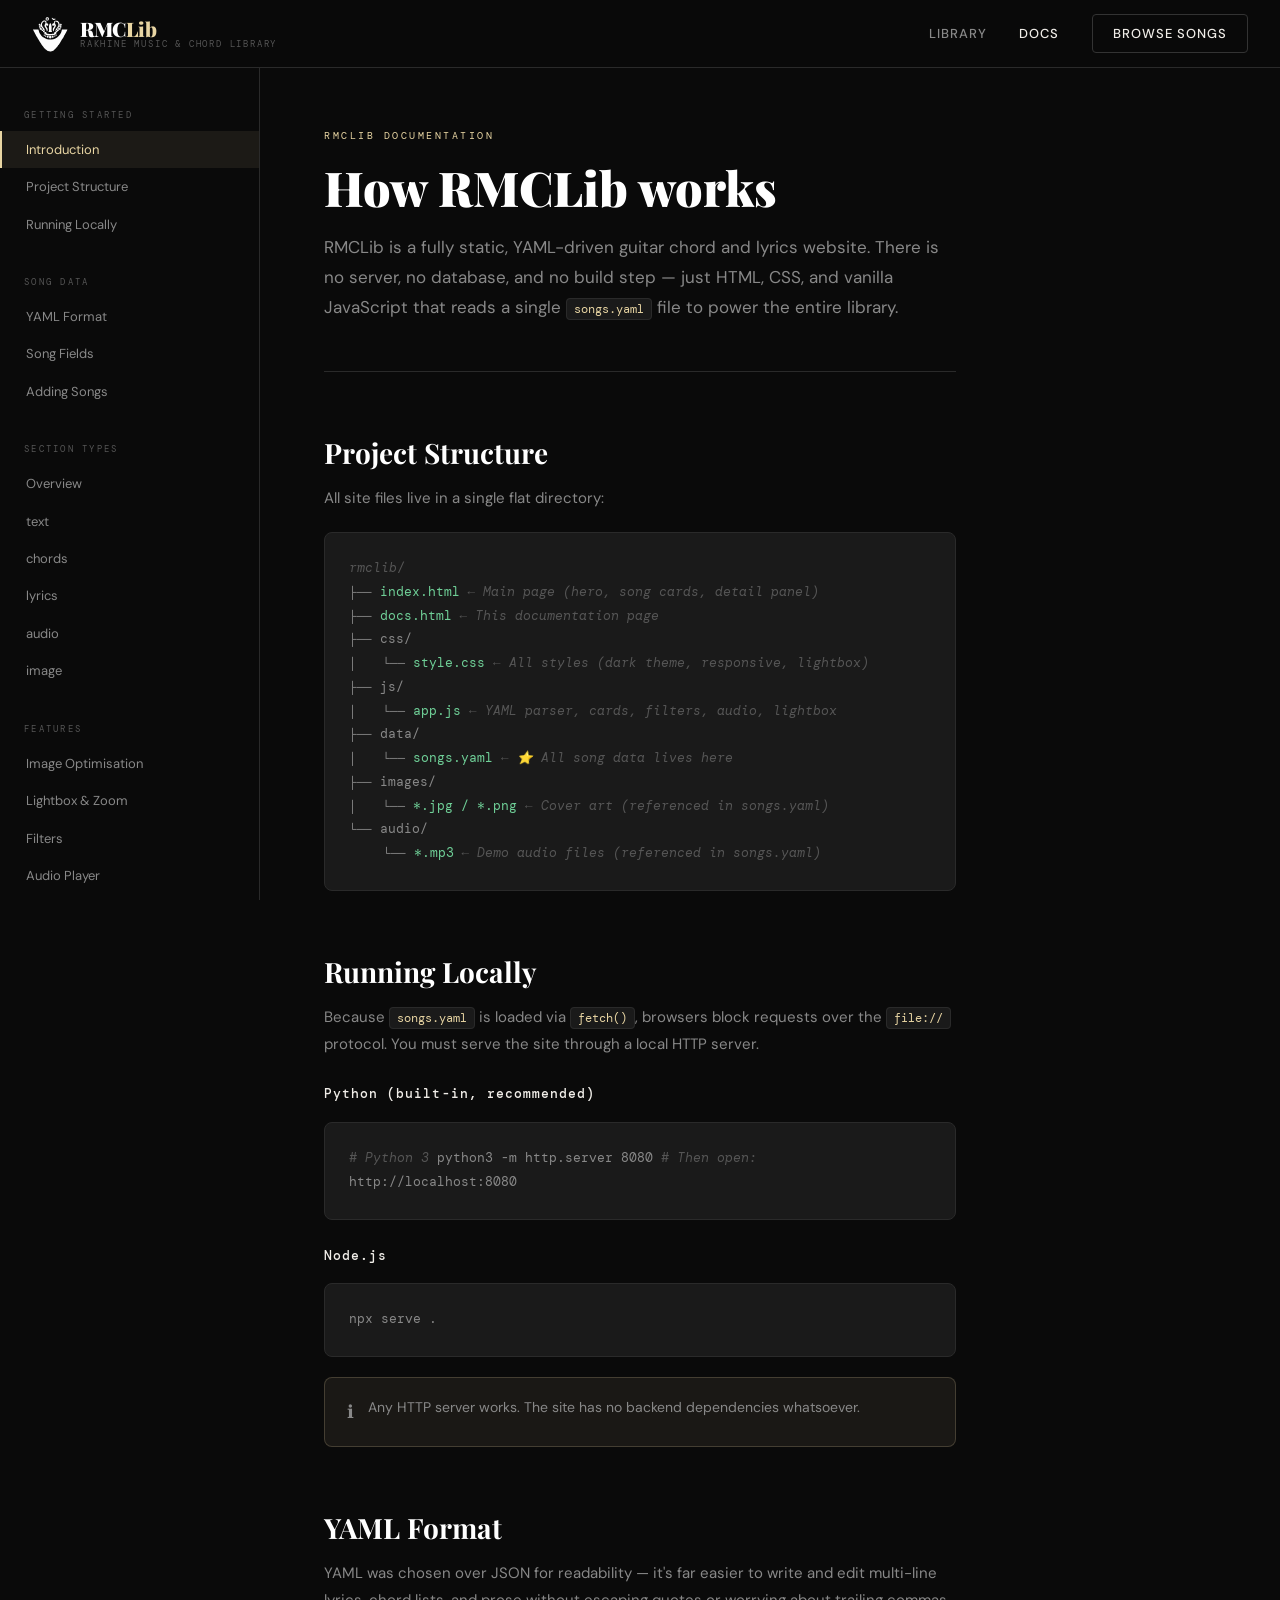
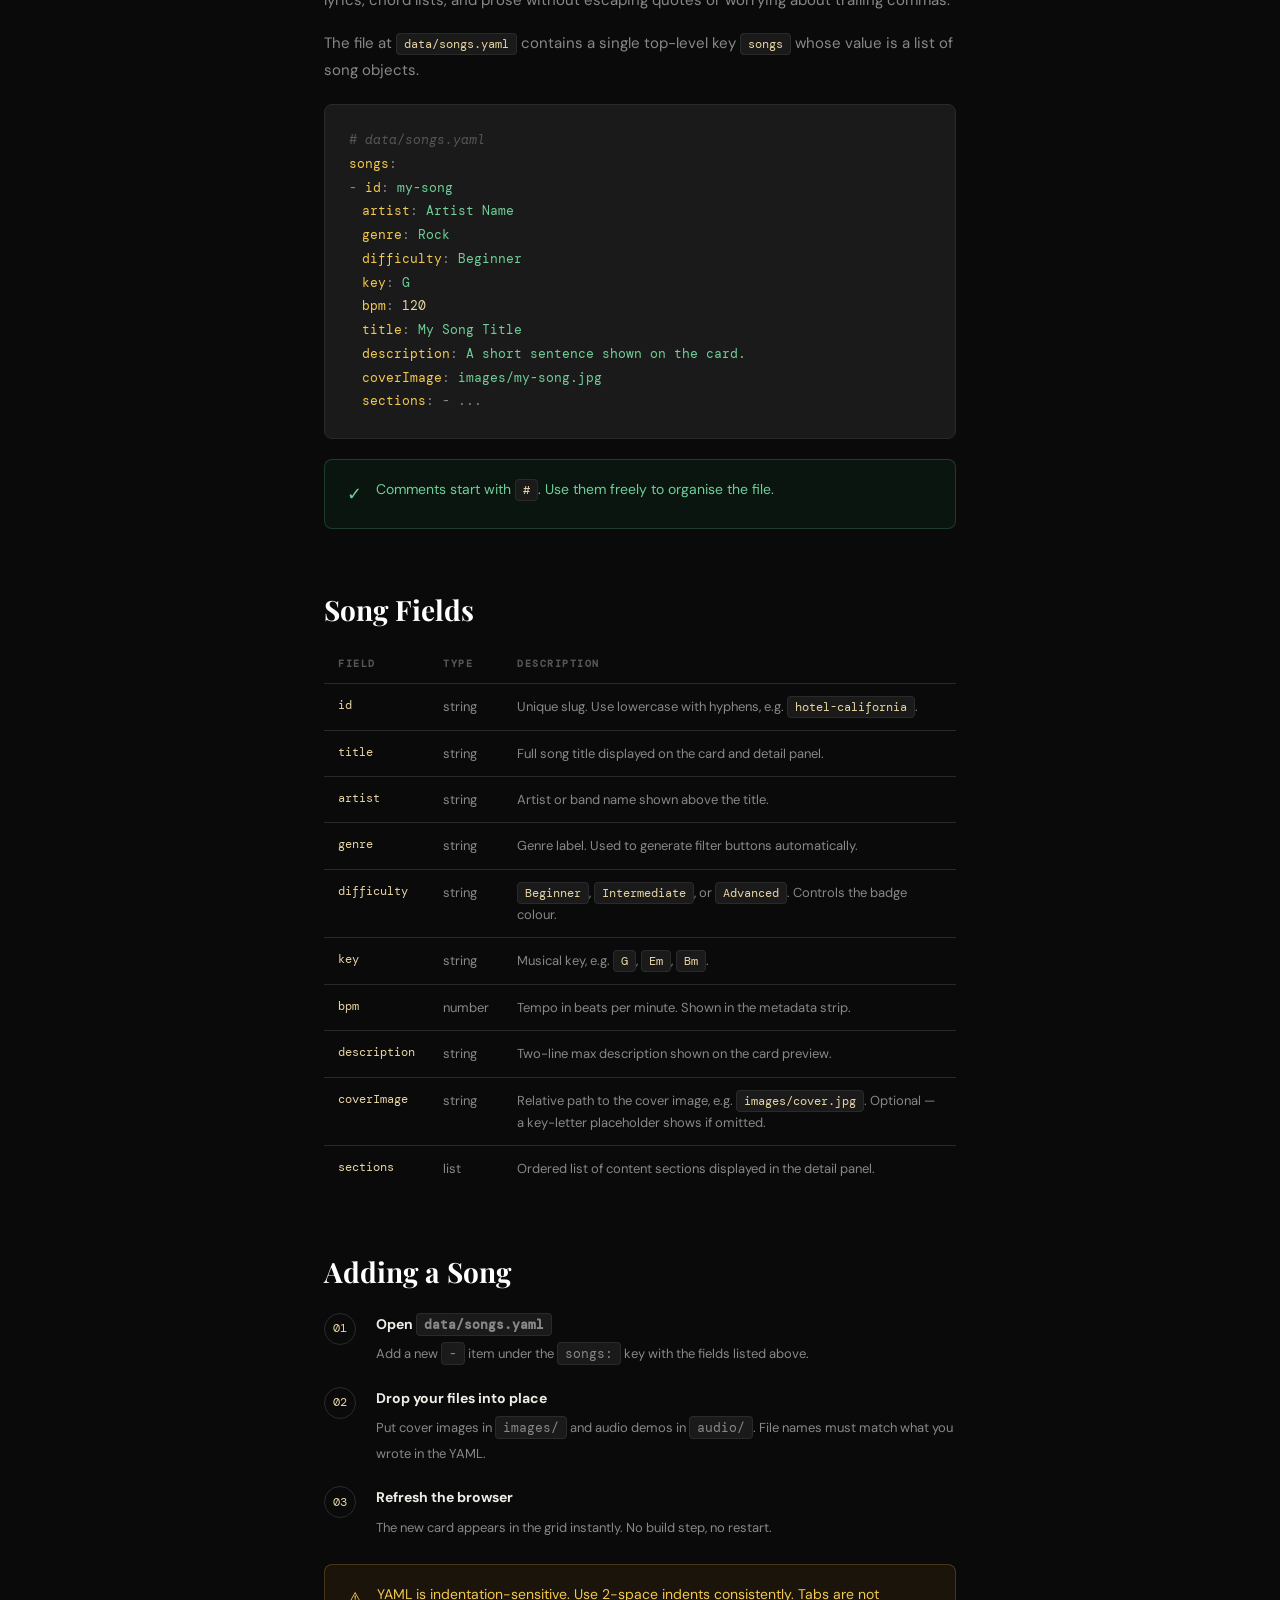
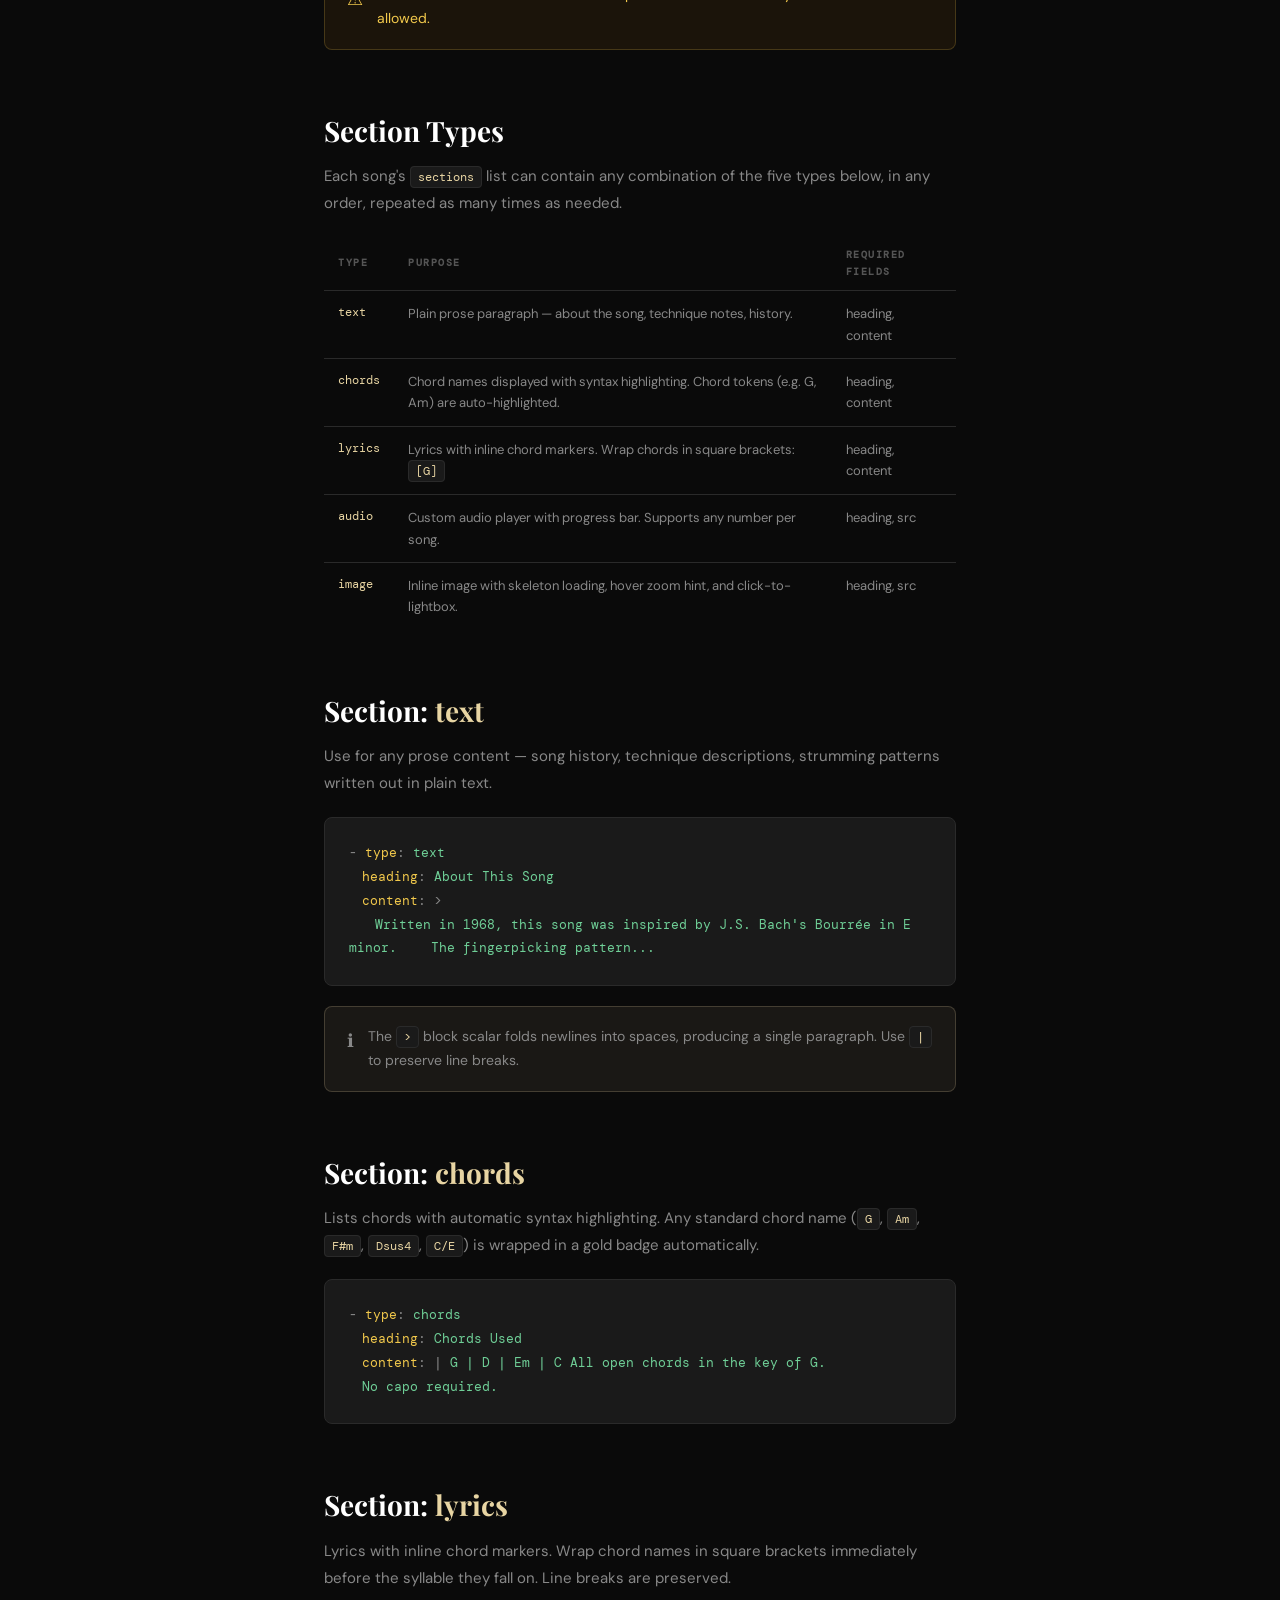
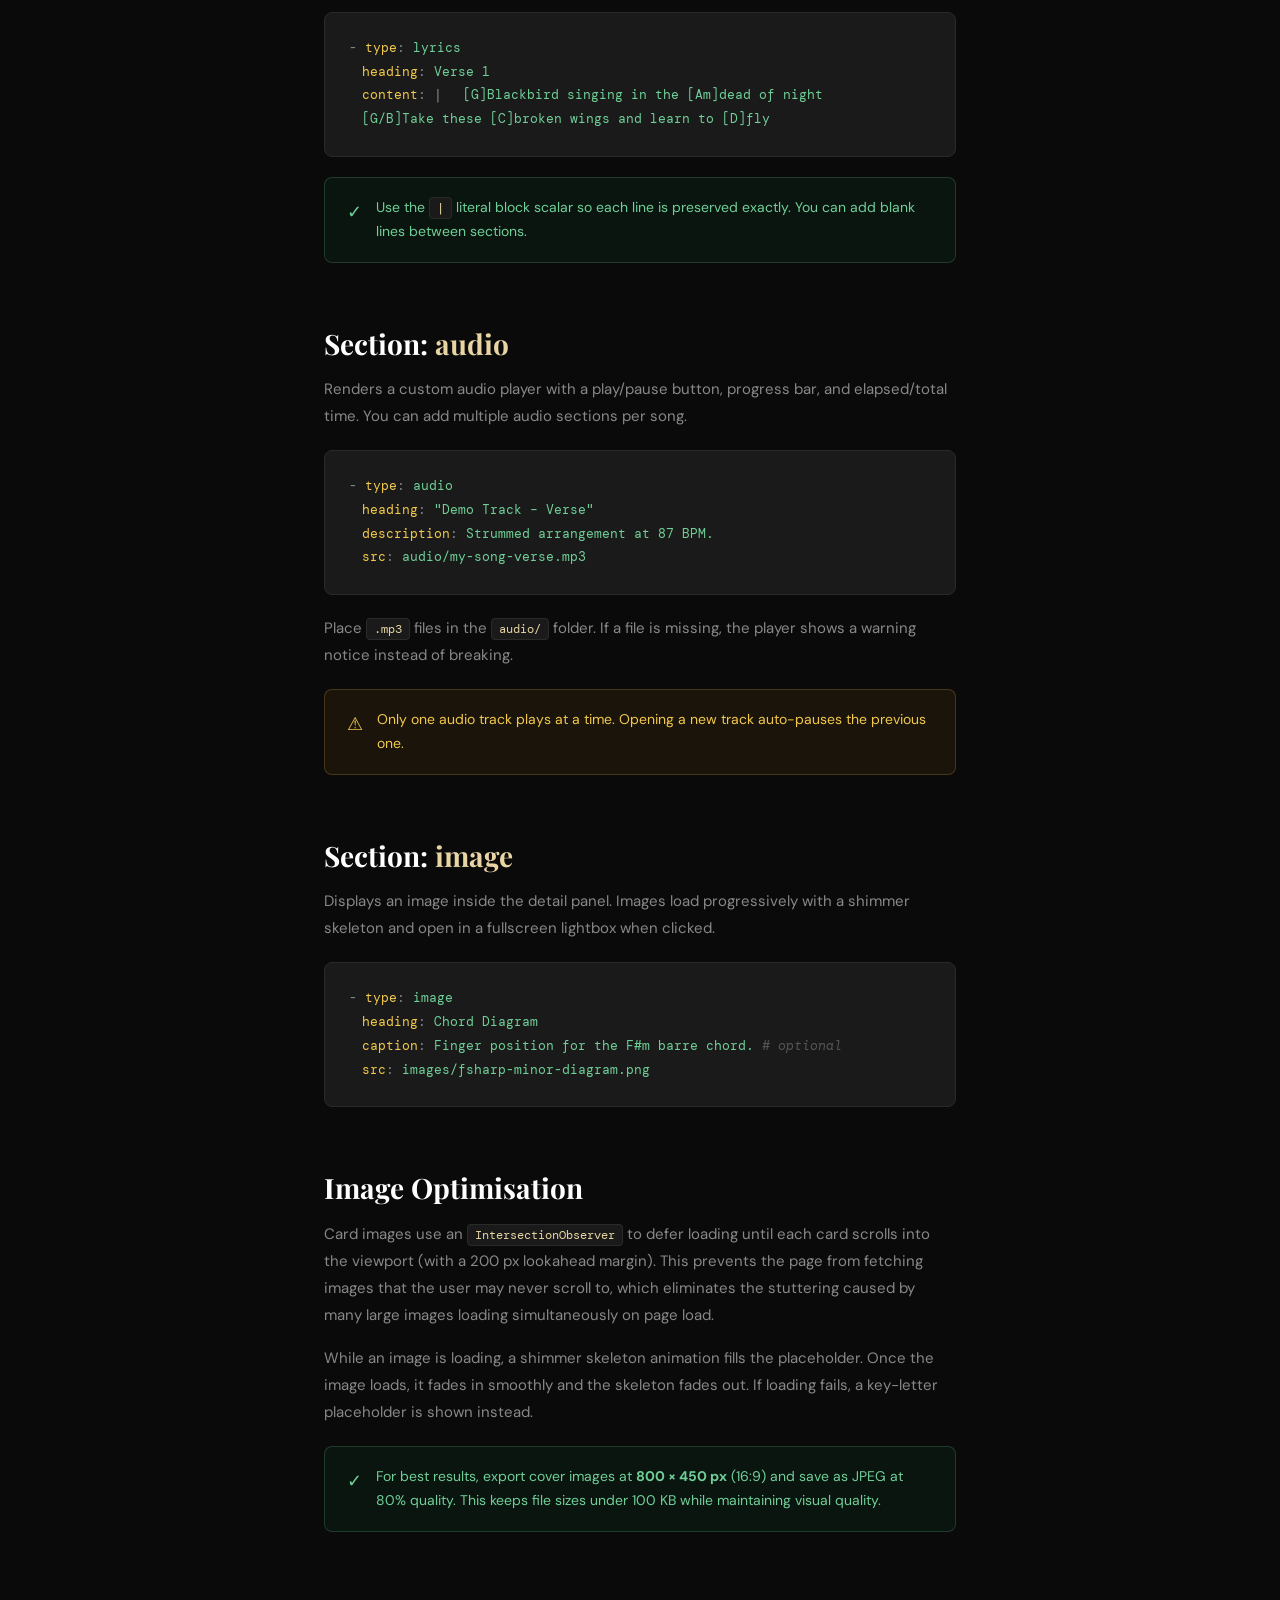
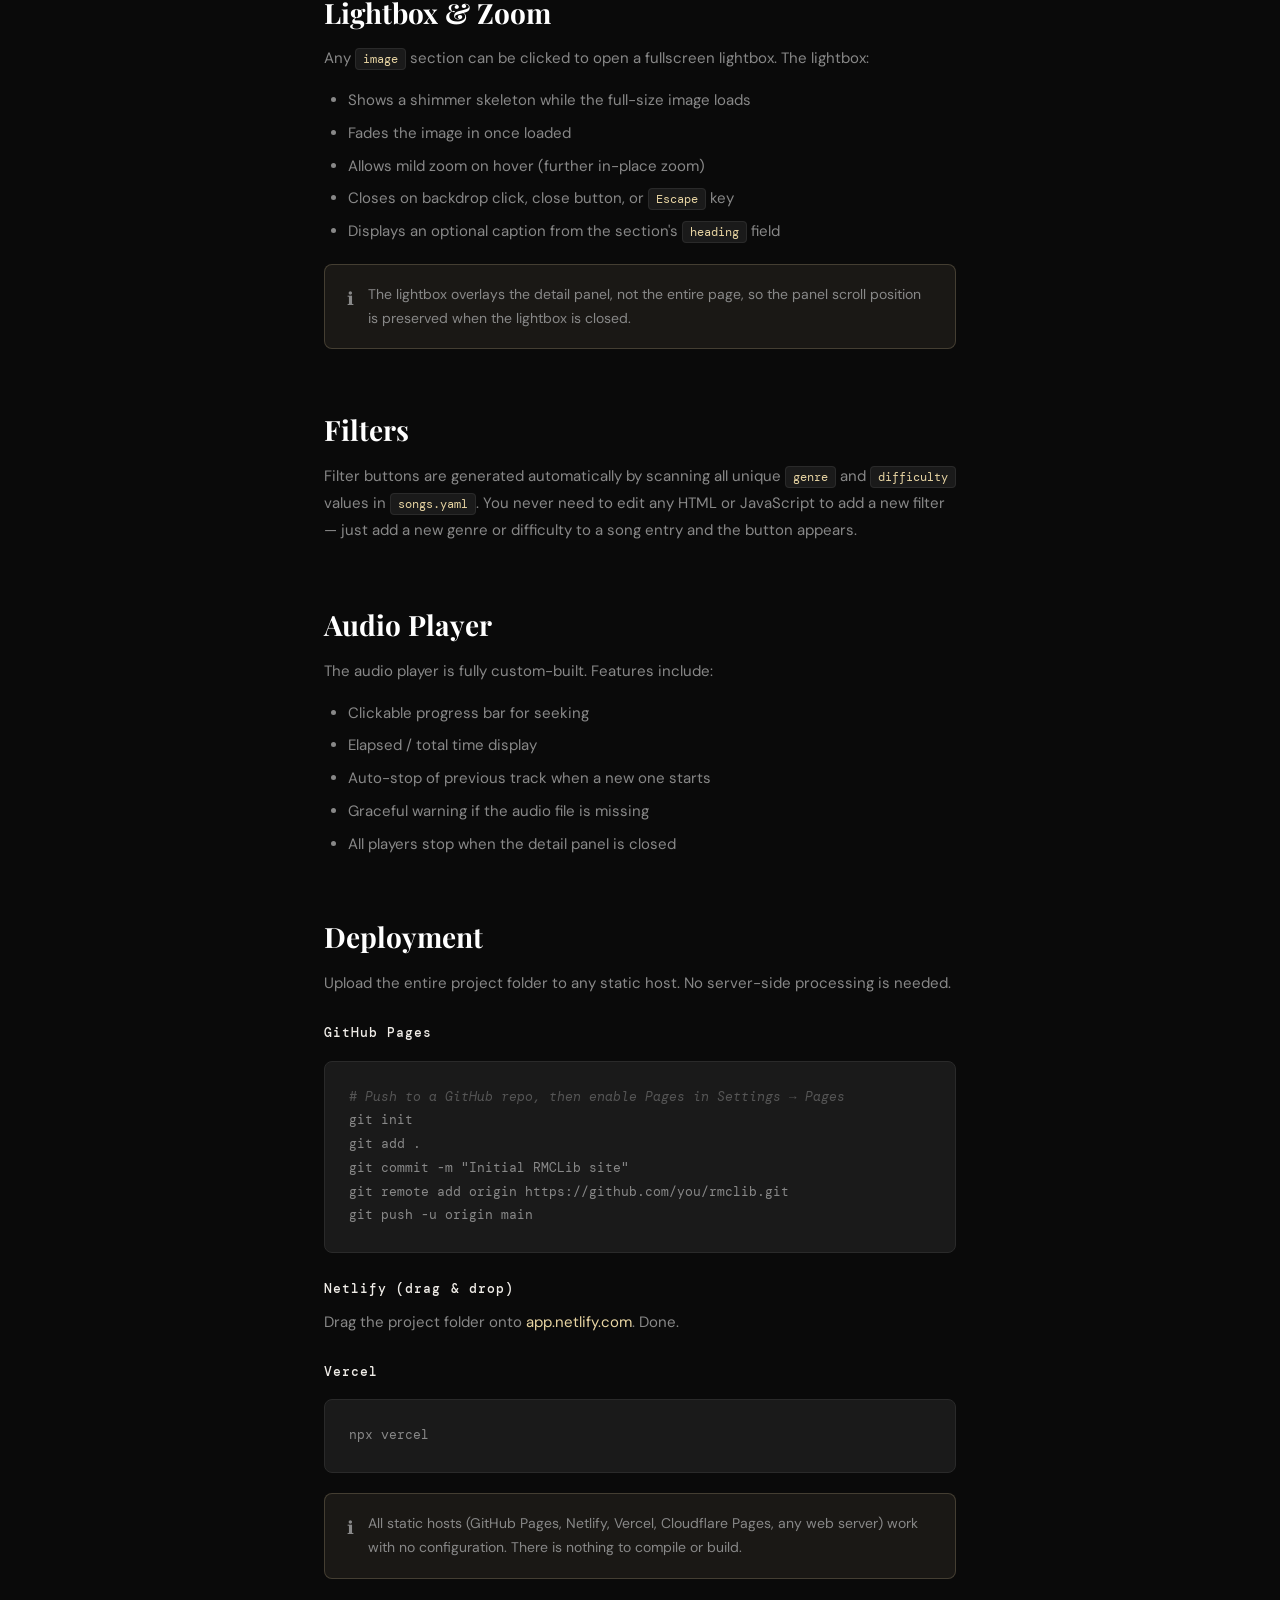
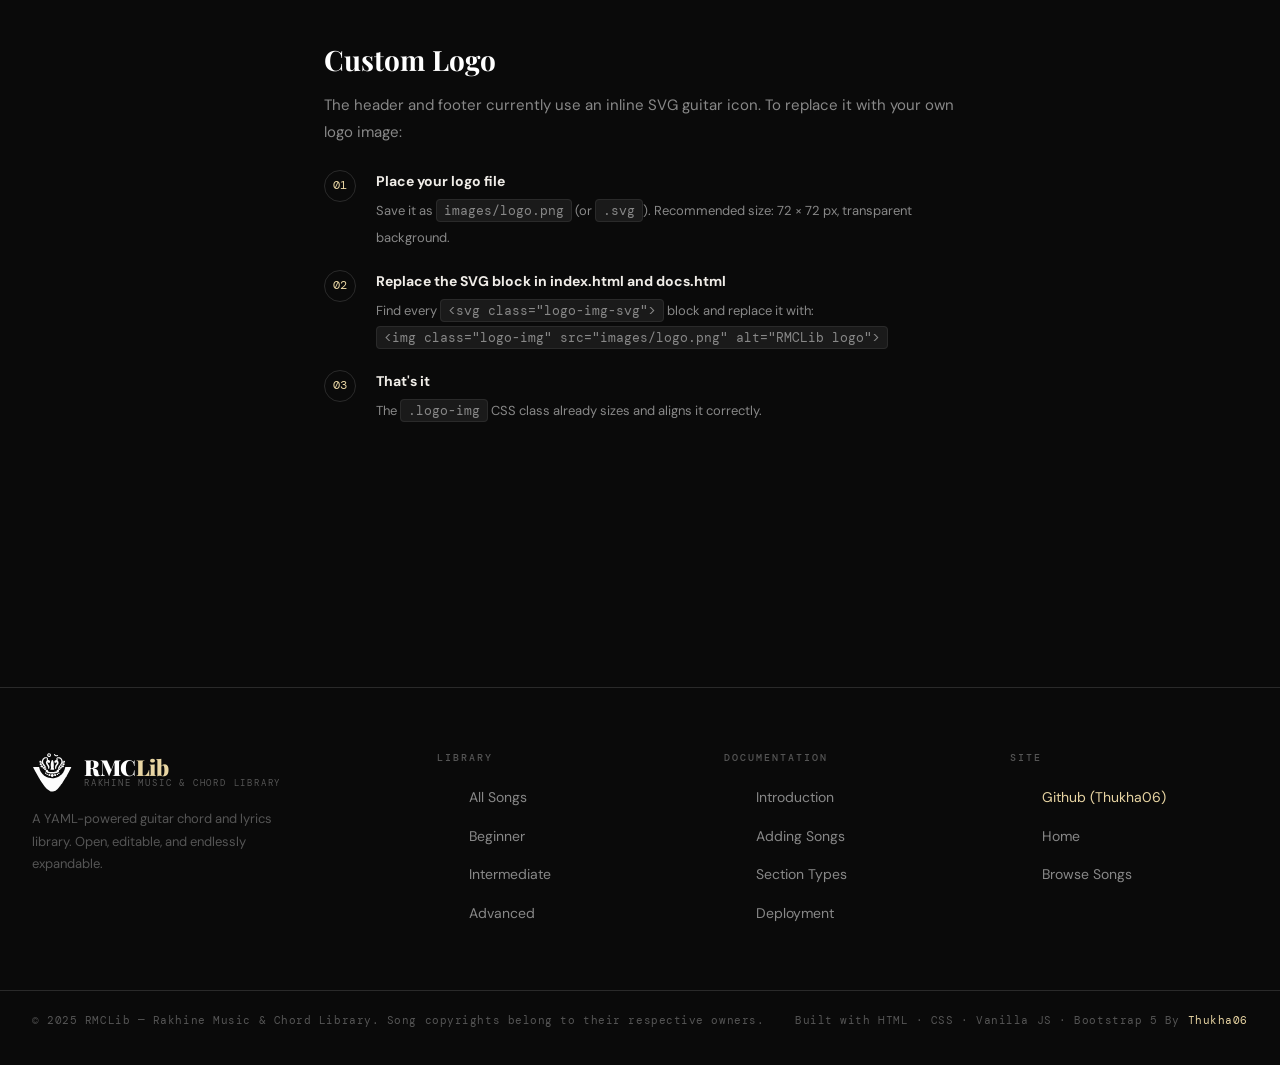
==== commit 6f32ada1: "minor changes to some hard coded texts and adding author link" ====
--- a/docs.html
+++ b/docs.html
@@ -520,6 +520,7 @@
     <div class="footer-col">
       <h4>Site</h4>
       <ul>
+        <li><a href="https://github.com/Thukha06/rmclib" style="color: #e8d5a3;">Github (Thukha06)</a></li>
         <li><a href="index.html">Home</a></li>
         <li><a href="index.html#songs">Browse Songs</a></li>
       </ul>
@@ -527,7 +528,7 @@
   </div>
   <div class="footer-bottom">
     <p>© 2025 RMCLib — Rakhine Music &amp; Chord Library. Song copyrights belong to their respective owners.</p>
-    <p>Built with HTML · CSS · Vanilla JS · Bootstrap 5</p>
+    <p>Built with HTML · CSS · Vanilla JS · Bootstrap 5 By <a href="https://github.com/Thukha06" style="color: #e8d5a3;">Thukha06</a></p>
   </div>
 </footer>
 
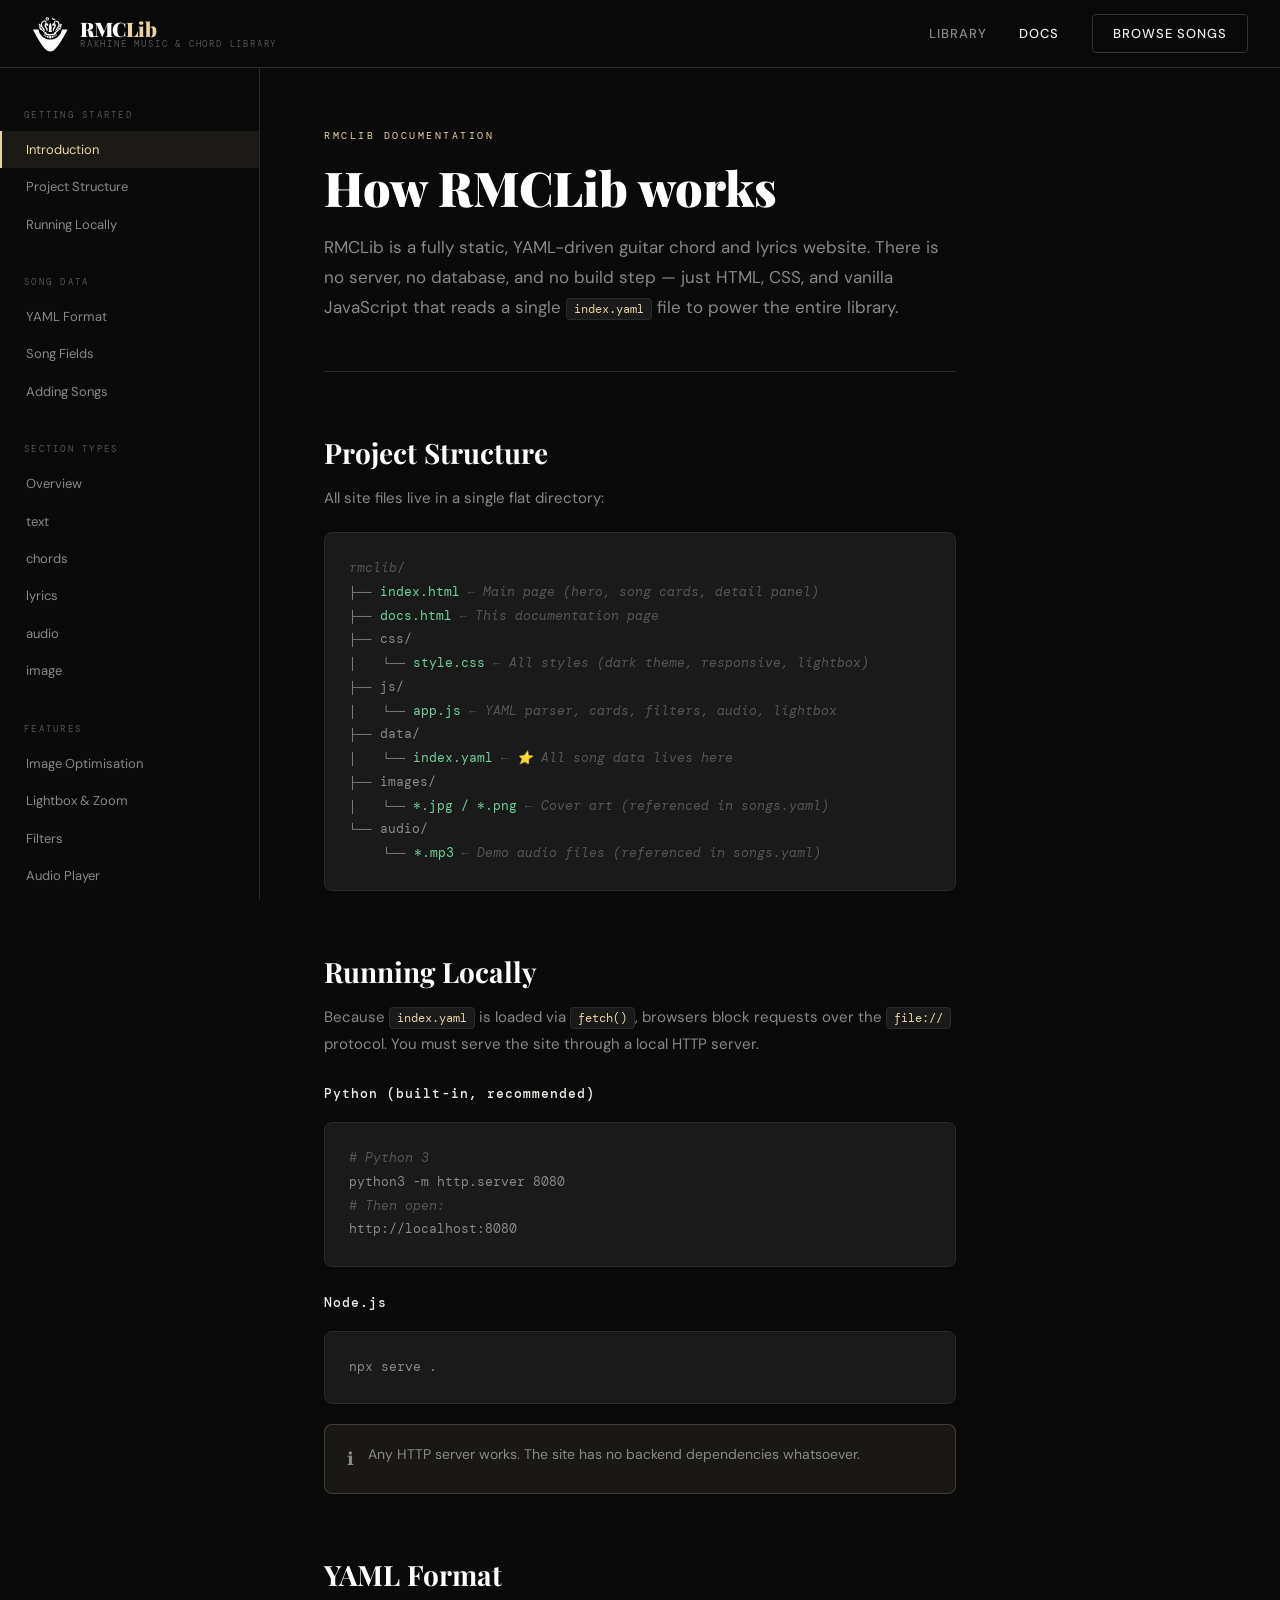
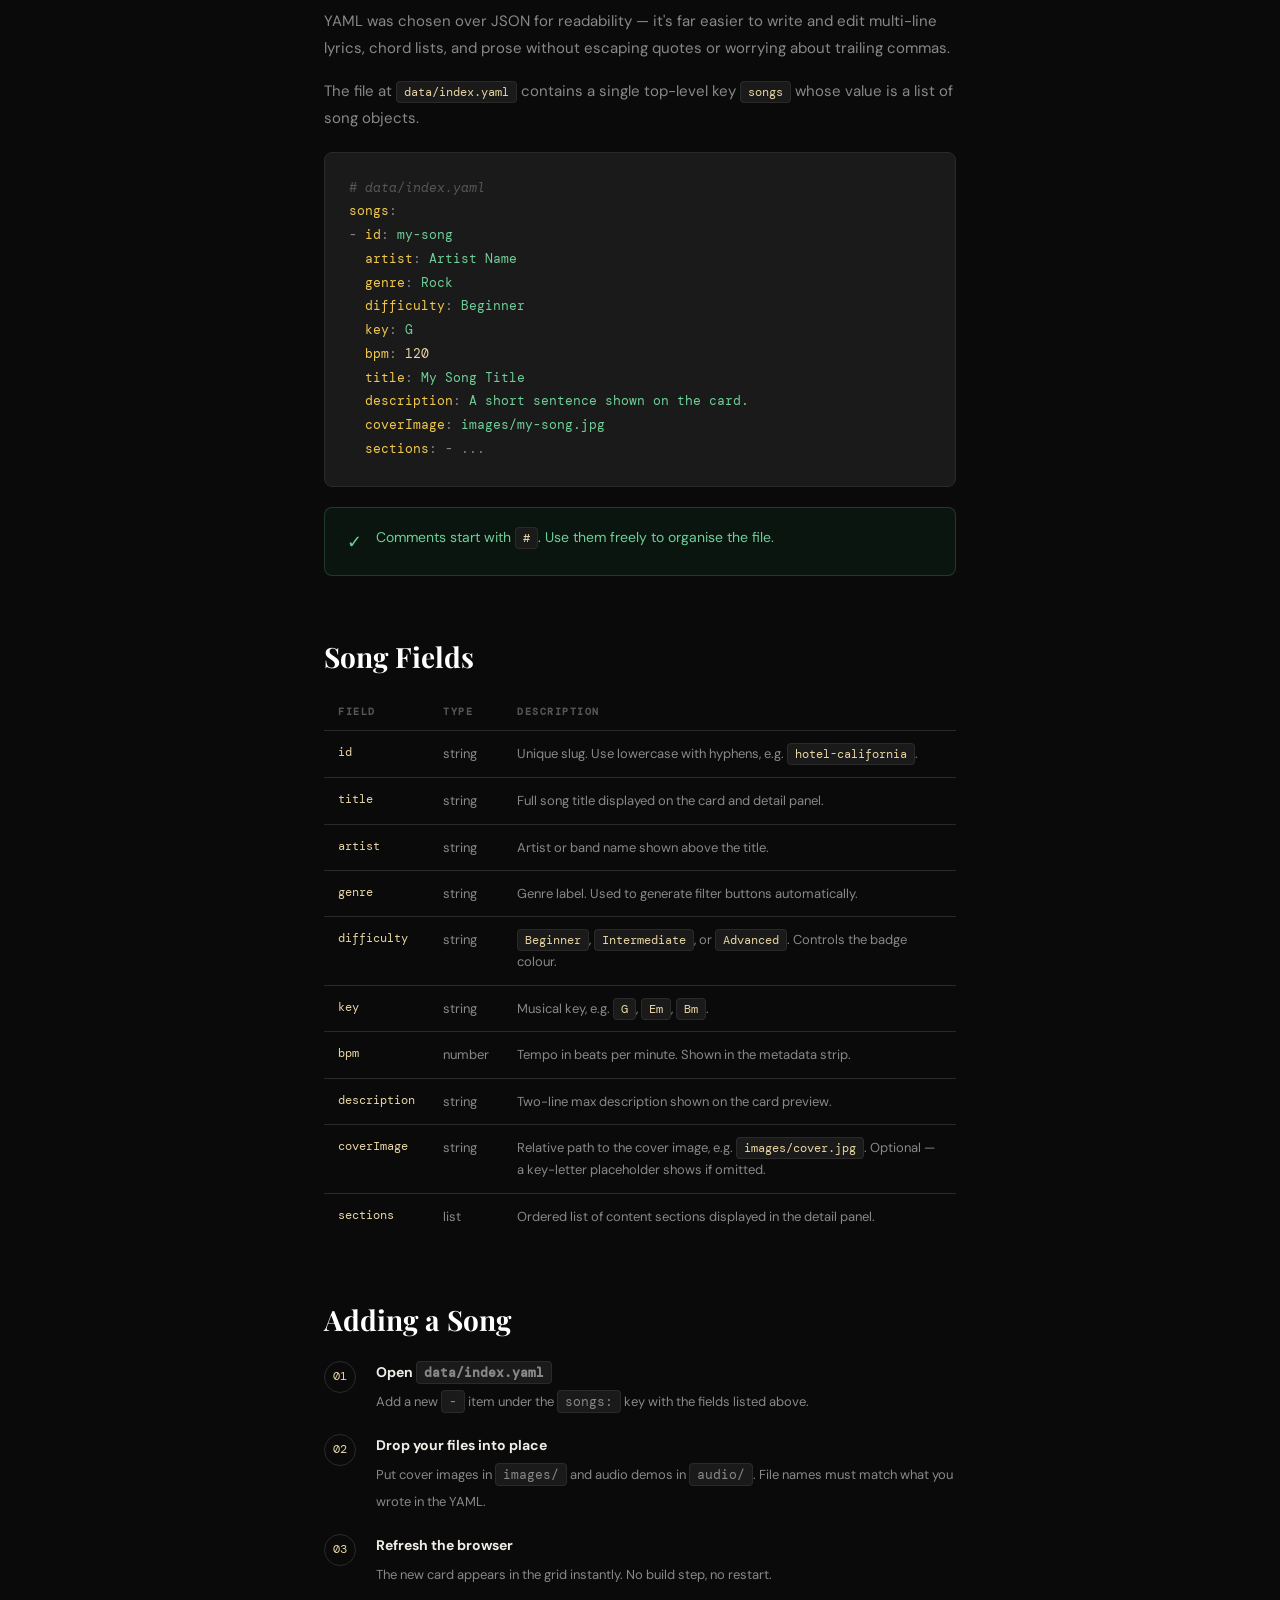
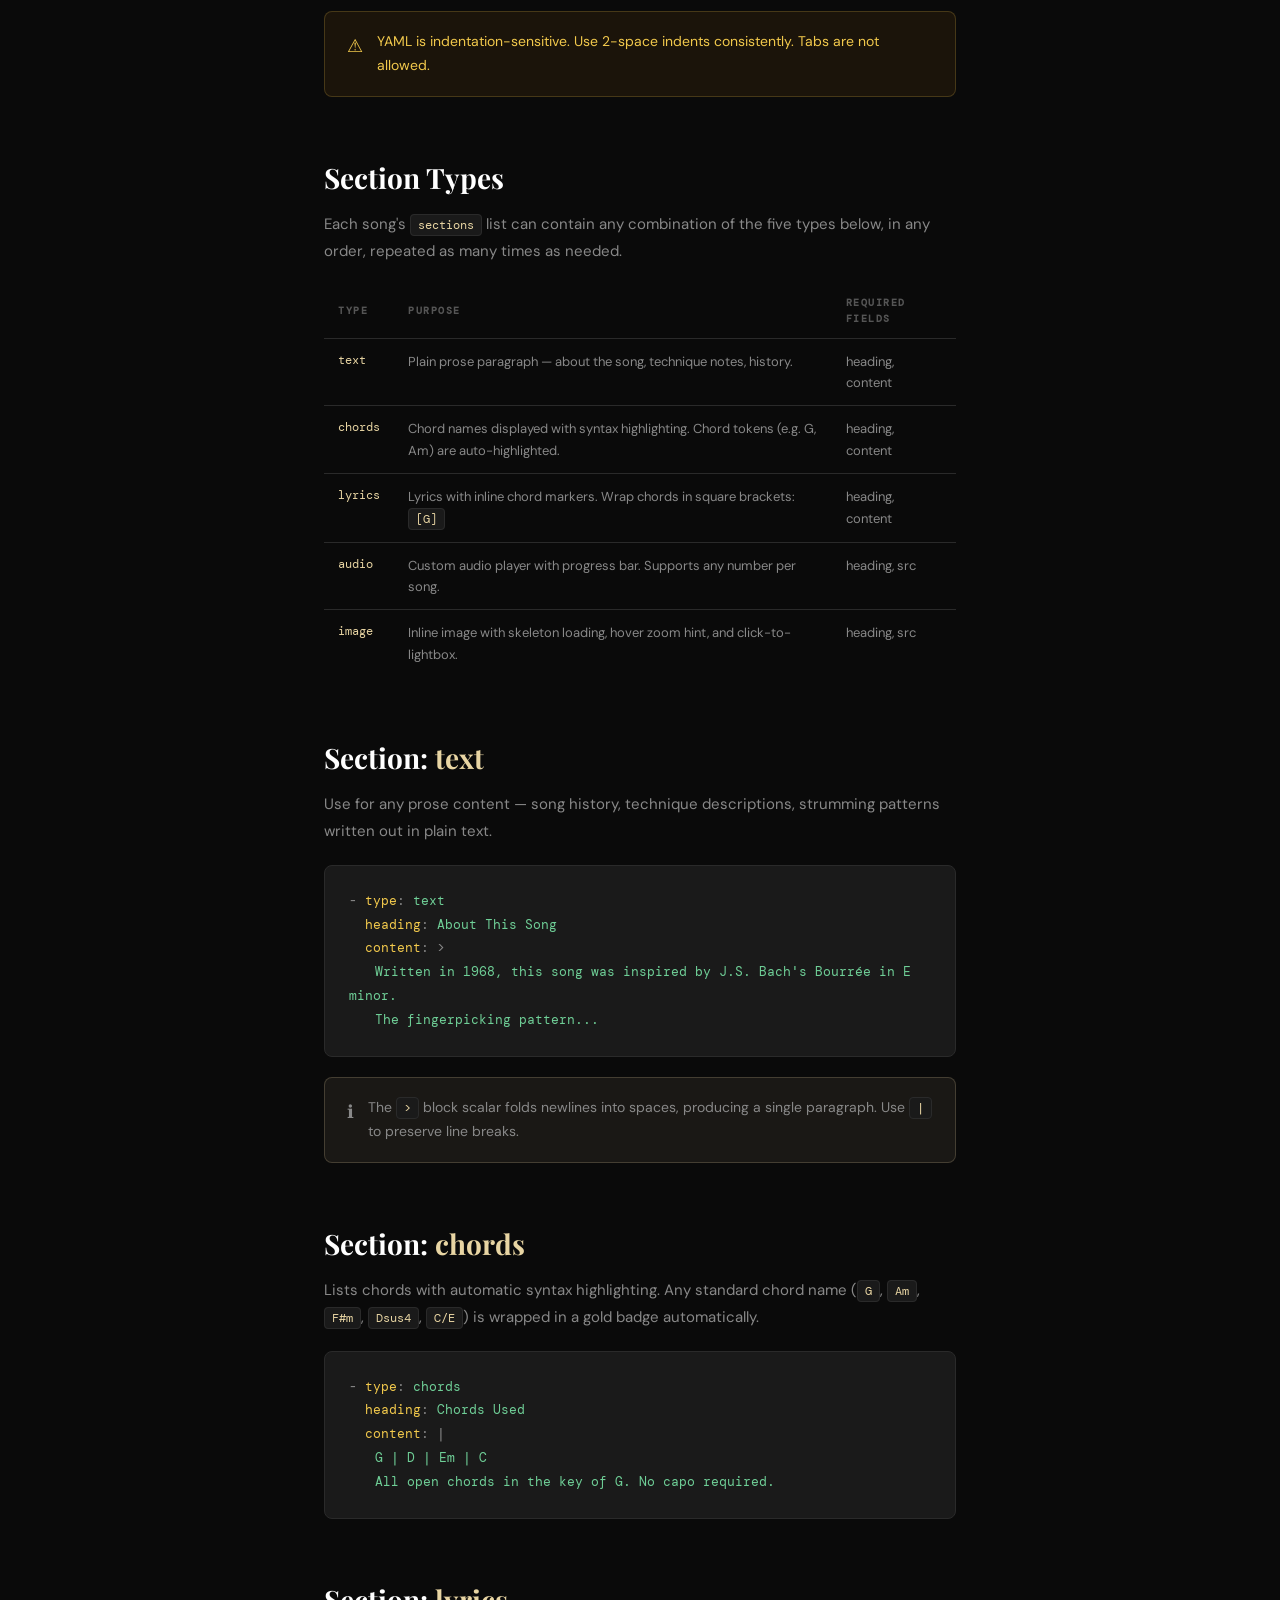
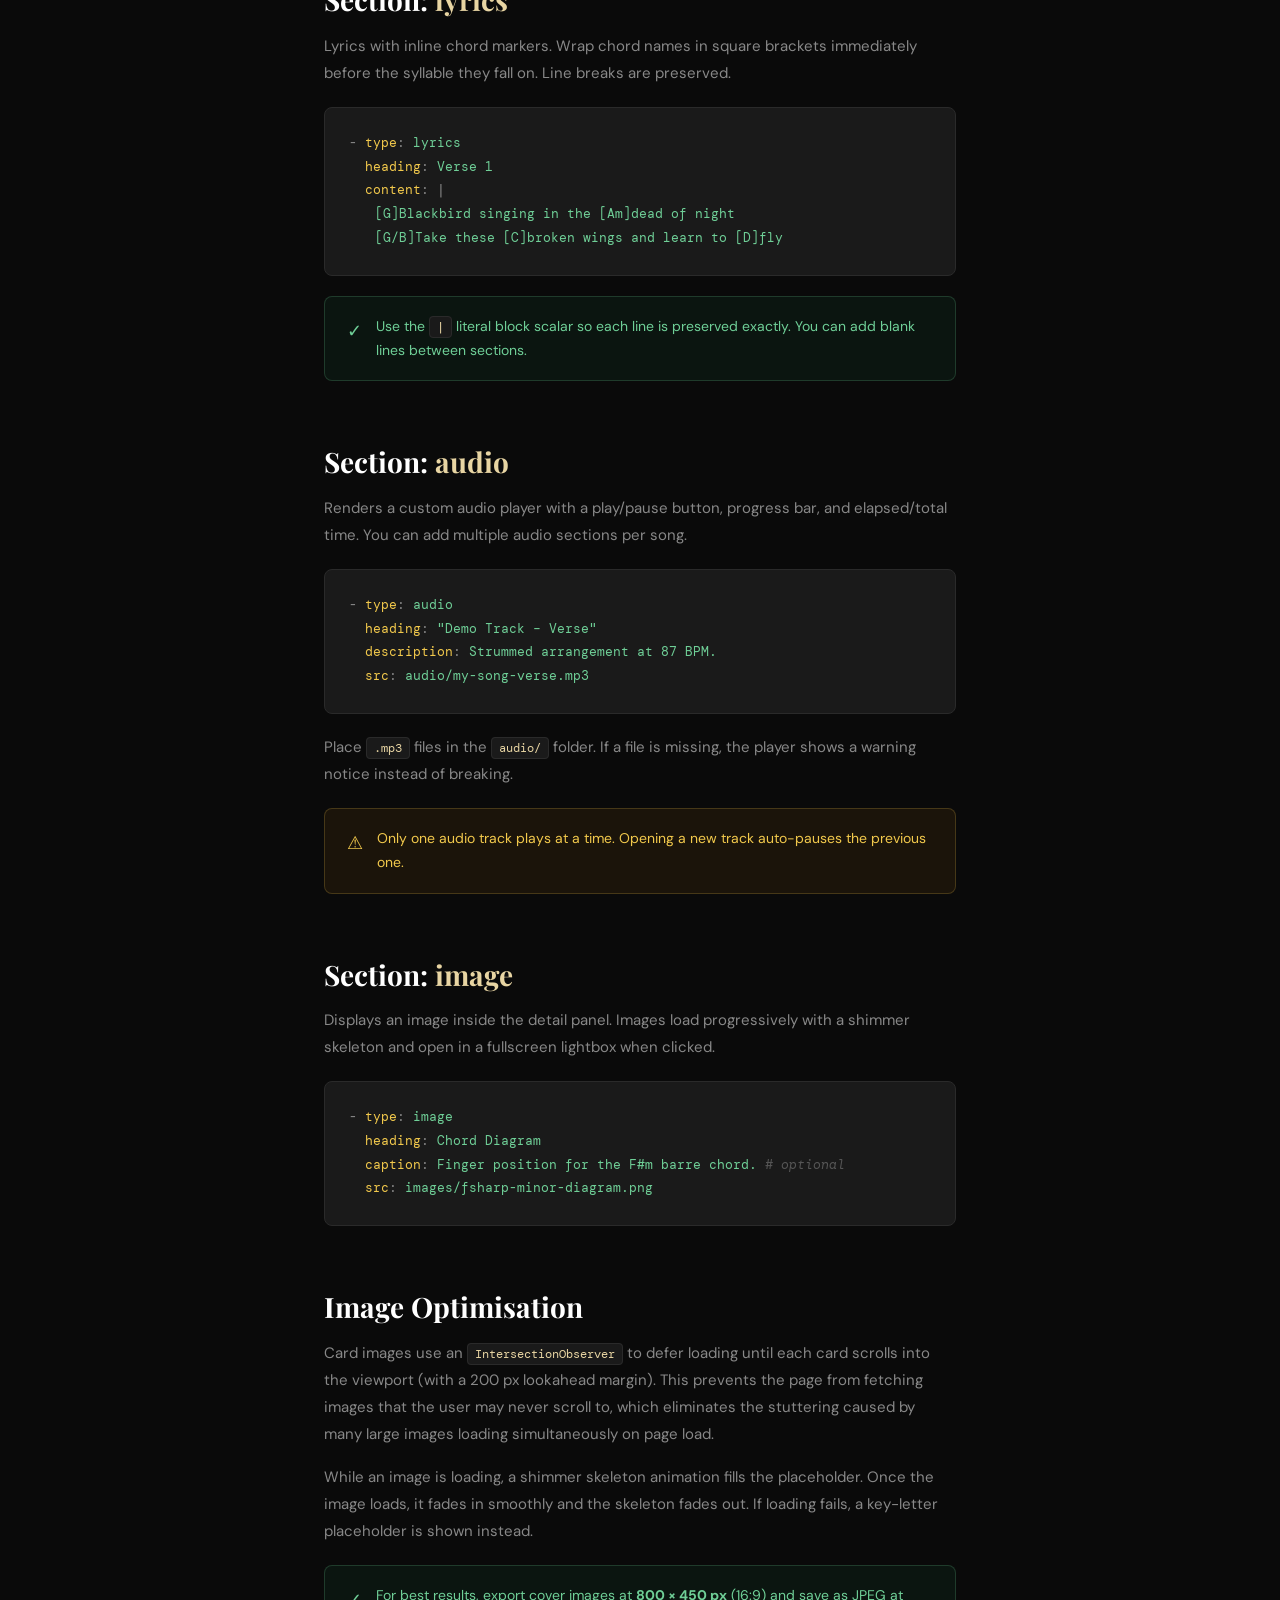
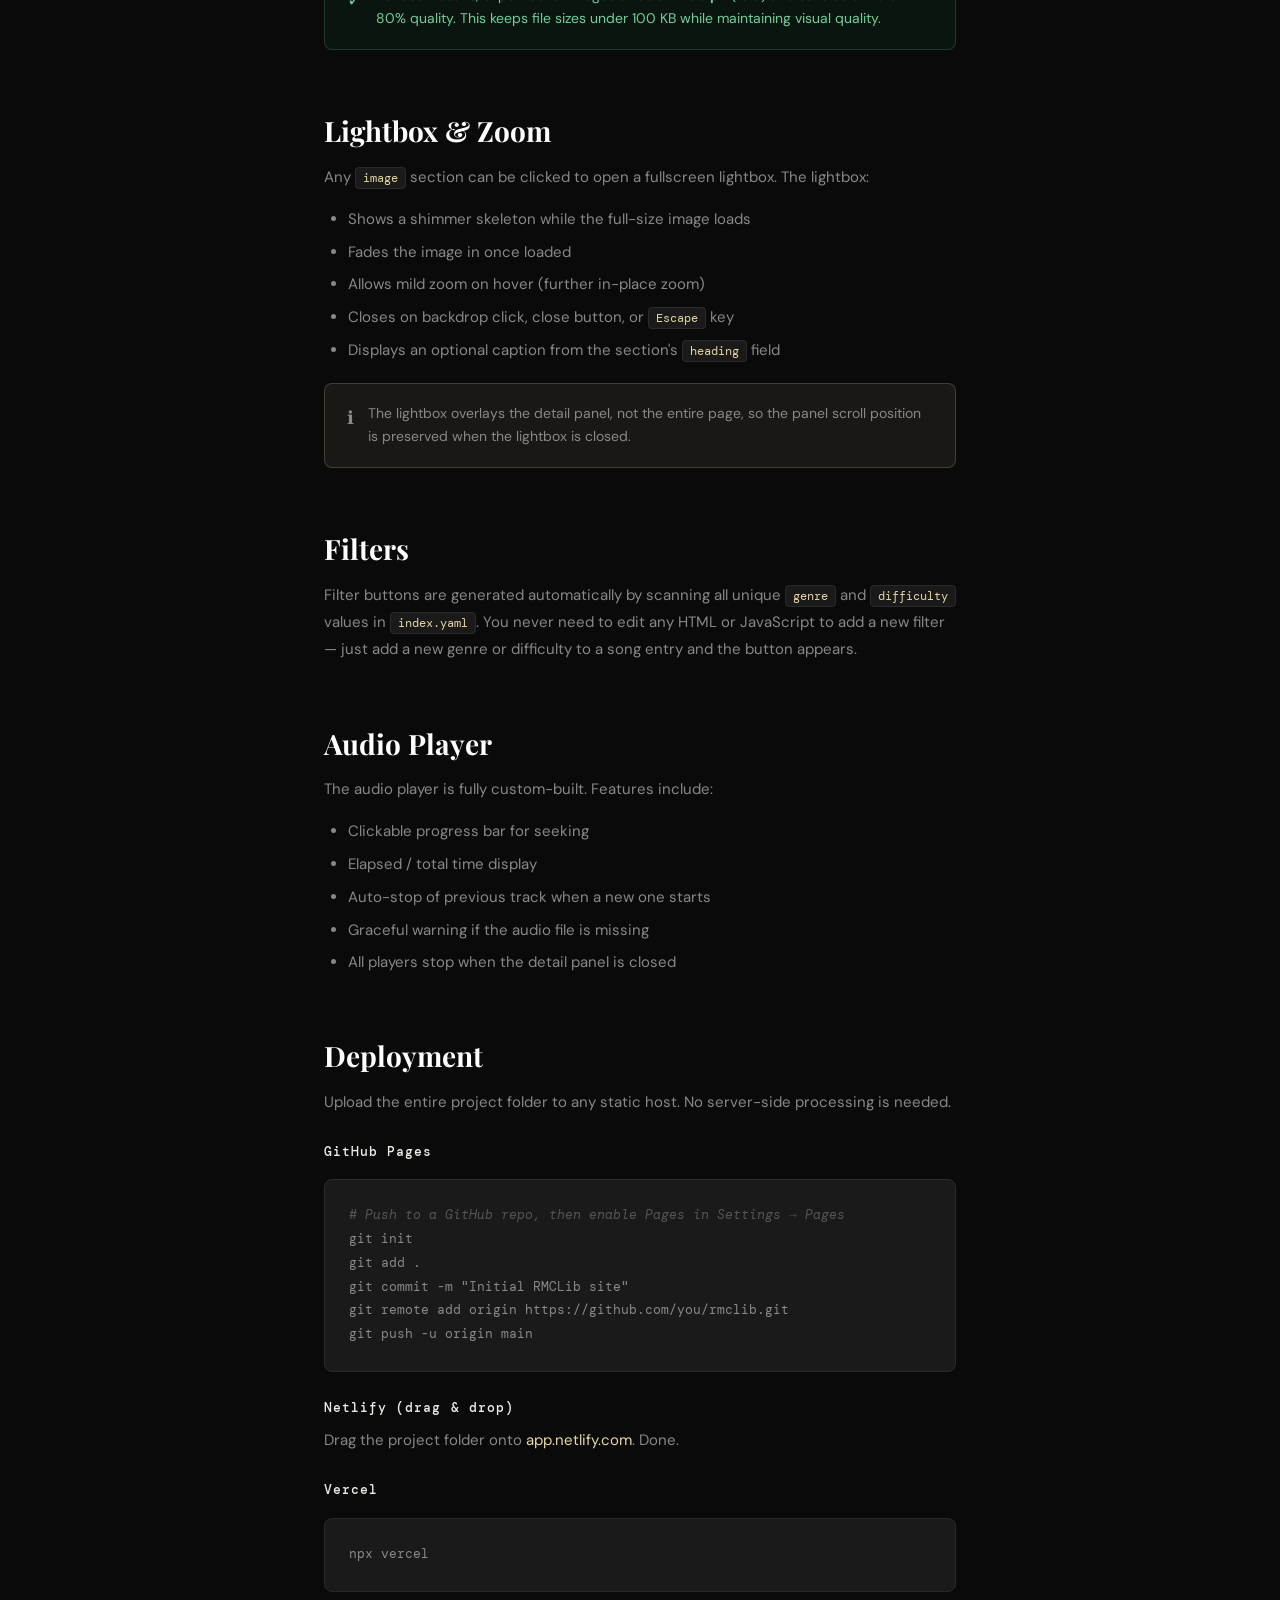
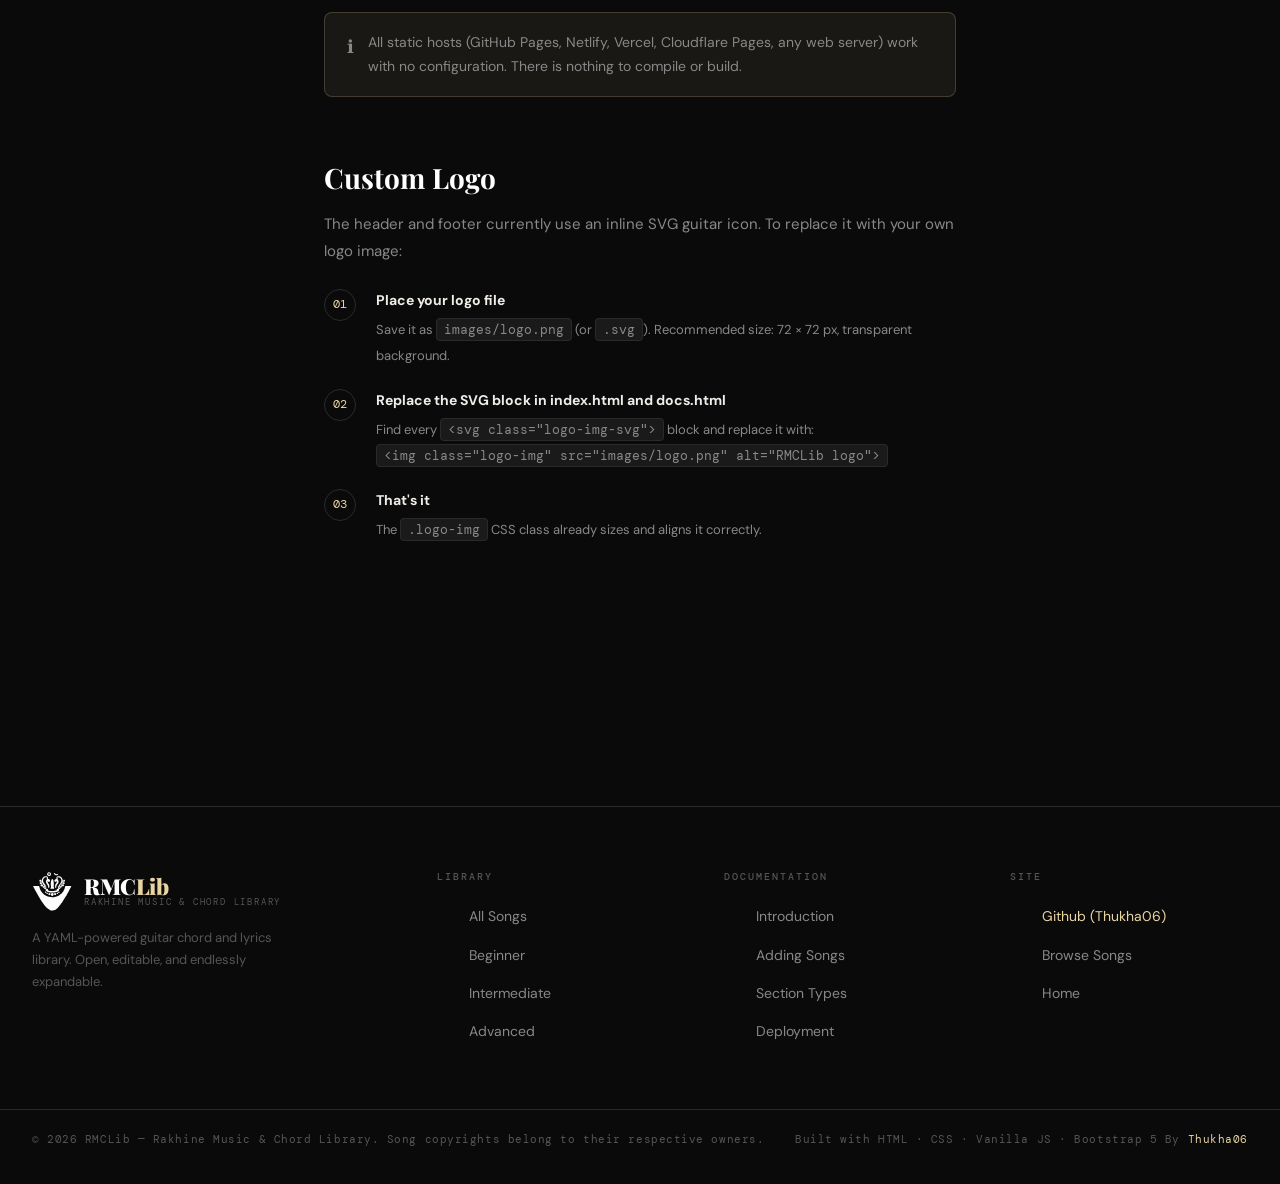
==== commit 5804af67: "Update documentation references and adjust copyright year" ====
--- a/docs.html
+++ b/docs.html
@@ -97,7 +97,7 @@
       <p class="docs-lead">
         RMCLib is a fully static, YAML-driven guitar chord and lyrics website.
         There is no server, no database, and no build step — just HTML, CSS, and
-        vanilla JavaScript that reads a single <span class="docs-code">songs.yaml</span>
+        vanilla JavaScript that reads a single <span class="docs-code">index.yaml</span>
         file to power the entire library.
       </p>
     </div>
@@ -115,7 +115,7 @@
         ├── js/ <br>
         │&emsp;&emsp;└── <span class="s">app.js</span><span class="c">&nbsp;← YAML parser, cards, filters, audio, lightbox</span><br>
         ├── data/ <br>
-        │&emsp;&emsp;└── <span class="s">songs.yaml</span><span class="c">&nbsp;← ⭐ All song data lives here</span><br>
+        │&emsp;&emsp;└── <span class="s">index.yaml</span><span class="c">&nbsp;← ⭐ All song data lives here</span><br>
         ├── images/ <br>
         │&emsp;&emsp;└── <span class="s">*.jpg / *.png</span><span class="c">&nbsp;← Cover art (referenced in songs.yaml)</span><br>
         └── audio/ <br>
@@ -126,18 +126,20 @@
     <div id="running-locally" class="docs-section">
       <h2 class="docs-h2">Running Locally</h2>
       <p class="docs-p">
-        Because <span class="docs-code">songs.yaml</span> is loaded via
+        Because <span class="docs-code">index.yaml</span> is loaded via
         <span class="docs-code">fetch()</span>, browsers block requests over the
         <span class="docs-code">file://</span> protocol. You must serve the site
         through a local HTTP server.
       </p>
 
       <h3 class="docs-h3">Python (built-in, recommended)</h3>
-      <div class="docs-pre"><span class="c"># Python 3</span>
-python3 -m http.server 8080
-
-<span class="c"># Then open:</span>
-http://localhost:8080</div>
+      <div class="docs-pre">
+        <span class="c"># Python 3</span><br>
+        python3 -m http.server 8080 <br>
+
+        <span class="c"># Then open:</span><br>
+        http://localhost:8080
+      </div>
 
       <h3 class="docs-h3">Node.js</h3>
       <div class="docs-pre">npx serve .</div>
@@ -157,24 +159,24 @@
         worrying about trailing commas.
       </p>
       <p class="docs-p">
-        The file at <span class="docs-code">data/songs.yaml</span> contains a
+        The file at <span class="docs-code">data/index.yaml</span> contains a
         single top-level key <span class="docs-code">songs</span> whose value is
         a list of song objects.
       </p>
 
       <div class="docs-pre">
-        <span class="c"># data/songs.yaml</span><br>
+        <span class="c"># data/index.yaml</span><br>
         <span class="k">songs</span><span class="p">:</span><br>
         <span class="p">-</span> <span class="k">id</span><span class="p">:</span> <span class="s">my-song</span><br>
-        &emsp;<span class="k">artist</span><span class="p">:</span> <span class="s">Artist Name</span><br>
-        &emsp;<span class="k">genre</span><span class="p">:</span> <span class="s">Rock</span><br>
-        &emsp;<span class="k">difficulty</span><span class="p">:</span> <span class="s">Beginner</span><br>
-        &emsp;<span class="k">key</span><span class="p">:</span> <span class="s">G</span><br>
-        &emsp;<span class="k">bpm</span><span class="p">:</span> <span class="n">120</span><br>
-        &emsp;<span class="k">title</span><span class="p">:</span> <span class="s">My Song Title</span><br>
-        &emsp;<span class="k">description</span><span class="p">:</span> <span class="s">A short sentence shown on the card.</span><br>
-        &emsp;<span class="k">coverImage</span><span class="p">:</span> <span class="s">images/my-song.jpg</span><br>
-        &emsp;<span class="k">sections</span><span class="p">:</span> <span class="p">- ...</span>
+        &nbsp;&nbsp;<span class="k">artist</span><span class="p">:</span> <span class="s">Artist Name</span><br>
+        &nbsp;&nbsp;<span class="k">genre</span><span class="p">:</span> <span class="s">Rock</span><br>
+        &nbsp;&nbsp;<span class="k">difficulty</span><span class="p">:</span> <span class="s">Beginner</span><br>
+        &nbsp;&nbsp;<span class="k">key</span><span class="p">:</span> <span class="s">G</span><br>
+        &nbsp;&nbsp;<span class="k">bpm</span><span class="p">:</span> <span class="n">120</span><br>
+        &nbsp;&nbsp;<span class="k">title</span><span class="p">:</span> <span class="s">My Song Title</span><br>
+        &nbsp;&nbsp;<span class="k">description</span><span class="p">:</span> <span class="s">A short sentence shown on the card.</span><br>
+        &nbsp;&nbsp;<span class="k">coverImage</span><span class="p">:</span> <span class="s">images/my-song.jpg</span><br>
+        &nbsp;&nbsp;<span class="k">sections</span><span class="p">:</span> <span class="p">- ...</span>
       </div>
 
       <div class="docs-callout docs-callout-tip">
@@ -212,7 +214,7 @@
         <div class="docs-step">
           <div class="docs-step-num">01</div>
           <div class="docs-step-body">
-            <strong>Open <span class="docs-code">data/songs.yaml</span></strong>
+            <strong>Open <span class="docs-code">data/index.yaml</span></strong>
             <span>Add a new <span class="docs-code">-</span> item under the <span class="docs-code">songs:</span> key with the fields listed above.</span>
           </div>
         </div>
@@ -266,9 +268,10 @@
       <p class="docs-p">Use for any prose content — song history, technique descriptions, strumming patterns written out in plain text.</p>
       <div class="docs-pre">
         <span class="p">-</span> <span class="k">type</span><span class="p">:</span> <span class="s">text</span><br>
-        &emsp;<span class="k">heading</span><span class="p">:</span> <span class="s">About This Song</span><br>
-        &emsp;<span class="k">content</span><span class="p">:</span> <span class="p">&gt;</span><br>
-        &emsp;&emsp;<span class="s">Written in 1968, this song was inspired by J.S. Bach's</span> <span class="s">Bourrée in E minor. &emsp;&emsp;The fingerpicking pattern...</span>
+        &nbsp;&nbsp;<span class="k">heading</span><span class="p">:</span> <span class="s">About This Song</span><br>
+        &nbsp;&nbsp;<span class="k">content</span><span class="p">:</span> <span class="p">&gt;</span><br>
+        &emsp;&emsp;<span class="s">Written in 1968, this song was inspired by J.S. Bach's</span> <span class="s">Bourrée in E minor. <br>
+        &emsp;&emsp;The fingerpicking pattern...</span>
       </div>
       <div class="docs-callout docs-callout-info">
         <span class="docs-callout-icon">ℹ</span>
@@ -287,9 +290,10 @@
       </p>
       <div class="docs-pre">
         <span class="p">-</span> <span class="k">type</span><span class="p">:</span> <span class="s">chords</span><br>
-        &emsp;<span class="k">heading</span><span class="p">:</span> <span class="s">Chords Used</span><br>
-        &emsp;<span class="k">content</span><span class="p">:</span> <span class="p">|</span> <span class="s">G | D | Em | C</span> 
-        <span class="s">All open chords in the key of G. <br>&emsp;No capo required.</span>
+        &nbsp;&nbsp;<span class="k">heading</span><span class="p">:</span> <span class="s">Chords Used</span><br>
+        &nbsp;&nbsp;<span class="k">content</span><span class="p">:</span> <span class="p">|</span><br>
+        &emsp;&emsp;<span class="s">G | D | Em | C</span><br>
+        &emsp;&emsp;<span class="s">All open chords in the key of G. No capo required.</span>
       </div>
     </div>
 
@@ -302,10 +306,10 @@
       </p>
       <div class="docs-pre">
         <span class="p">-</span> <span class="k">type</span><span class="p">:</span> <span class="s">lyrics</span><br>
-        &emsp;<span class="k">heading</span><span class="p">:</span> <span class="s">Verse 1</span><br>
-        &emsp;<span class="k">content</span><span class="p">:</span> <span class="p">|</span>
-        &emsp;<span class="s">[G]Blackbird singing in the [Am]dead of night</span><br>
-        &emsp;<span class="s">[G/B]Take these [C]broken wings and learn to [D]fly</span>
+        &nbsp;&nbsp;<span class="k">heading</span><span class="p">:</span> <span class="s">Verse 1</span><br>
+        &nbsp;&nbsp;<span class="k">content</span><span class="p">:</span> <span class="p">|</span><br>
+        &emsp;&emsp;<span class="s">[G]Blackbird singing in the [Am]dead of night</span><br>
+        &emsp;&emsp;<span class="s">[G/B]Take these [C]broken wings and learn to [D]fly</span>
       </div>
       <div class="docs-callout docs-callout-tip">
         <span class="docs-callout-icon">✓</span>
@@ -322,9 +326,9 @@
       </p>
       <div class="docs-pre">
         <span class="p">-</span> <span class="k">type</span><span class="p">:</span> <span class="s">audio</span><br>
-        &emsp;<span class="k">heading</span><span class="p">:</span> <span class="s">"Demo Track – Verse"</span><br>
-        &emsp;<span class="k">description</span><span class="p">:</span> <span class="s">Strummed arrangement at 87 BPM.</span><br>
-        &emsp;<span class="k">src</span><span class="p">:</span> <span class="s">audio/my-song-verse.mp3</span>
+        &nbsp;&nbsp;<span class="k">heading</span><span class="p">:</span> <span class="s">"Demo Track – Verse"</span><br>
+        &nbsp;&nbsp;<span class="k">description</span><span class="p">:</span> <span class="s">Strummed arrangement at 87 BPM.</span><br>
+        &nbsp;&nbsp;<span class="k">src</span><span class="p">:</span> <span class="s">audio/my-song-verse.mp3</span>
       </div>
       <p class="docs-p" style="margin-top:16px;">
         Place <span class="docs-code">.mp3</span> files in the <span class="docs-code">audio/</span> folder. If a file is missing, the player shows a warning notice instead of breaking.
@@ -344,9 +348,9 @@
       </p>
       <div class="docs-pre">
         <span class="p">-</span> <span class="k">type</span><span class="p">:</span> <span class="s">image</span><br>
-        &emsp;<span class="k">heading</span><span class="p">:</span> <span class="s">Chord Diagram</span><br>
-        &emsp;<span class="k">caption</span><span class="p">:</span> <span class="s">Finger position for the F#m barre chord.</span>  <span class="c"># optional</span><br>
-        &emsp;<span class="k">src</span><span class="p">:</span> <span class="s">images/fsharp-minor-diagram.png</span>
+        &nbsp;&nbsp;<span class="k">heading</span><span class="p">:</span> <span class="s">Chord Diagram</span><br>
+        &nbsp;&nbsp;<span class="k">caption</span><span class="p">:</span> <span class="s">Finger position for the F#m barre chord.</span>  <span class="c"># optional</span><br>
+        &nbsp;&nbsp;<span class="k">src</span><span class="p">:</span> <span class="s">images/fsharp-minor-diagram.png</span>
       </div>
     </div>
 
@@ -397,7 +401,7 @@
       <p class="docs-p">
         Filter buttons are generated automatically by scanning all unique
         <span class="docs-code">genre</span> and <span class="docs-code">difficulty</span>
-        values in <span class="docs-code">songs.yaml</span>. You never need to
+        values in <span class="docs-code">index.yaml</span>. You never need to
         edit any HTML or JavaScript to add a new filter — just add a new genre or
         difficulty to a song entry and the button appears.
       </p>
@@ -427,7 +431,8 @@
       </p>
 
       <h3 class="docs-h3">GitHub Pages</h3>
-      <div class="docs-pre"><span class="c"># Push to a GitHub repo, then enable Pages in Settings → Pages</span> <br>
+      <div class="docs-pre">
+        <span class="c"># Push to a GitHub repo, then enable Pages in Settings → Pages</span> <br>
         git init <br>
         git add . <br>
         git commit -m "Initial RMCLib site" <br>
@@ -521,13 +526,13 @@
       <h4>Site</h4>
       <ul>
         <li><a href="https://github.com/Thukha06/rmclib" style="color: #e8d5a3;">Github (Thukha06)</a></li>
+        <li><a href="index.html#songs">Browse Songs</a></li>
         <li><a href="index.html">Home</a></li>
-        <li><a href="index.html#songs">Browse Songs</a></li>
       </ul>
     </div>
   </div>
   <div class="footer-bottom">
-    <p>© 2025 RMCLib — Rakhine Music &amp; Chord Library. Song copyrights belong to their respective owners.</p>
+    <p>© 2026 RMCLib — Rakhine Music &amp; Chord Library. Song copyrights belong to their respective owners.</p>
     <p>Built with HTML · CSS · Vanilla JS · Bootstrap 5 By <a href="https://github.com/Thukha06" style="color: #e8d5a3;">Thukha06</a></p>
   </div>
 </footer>
